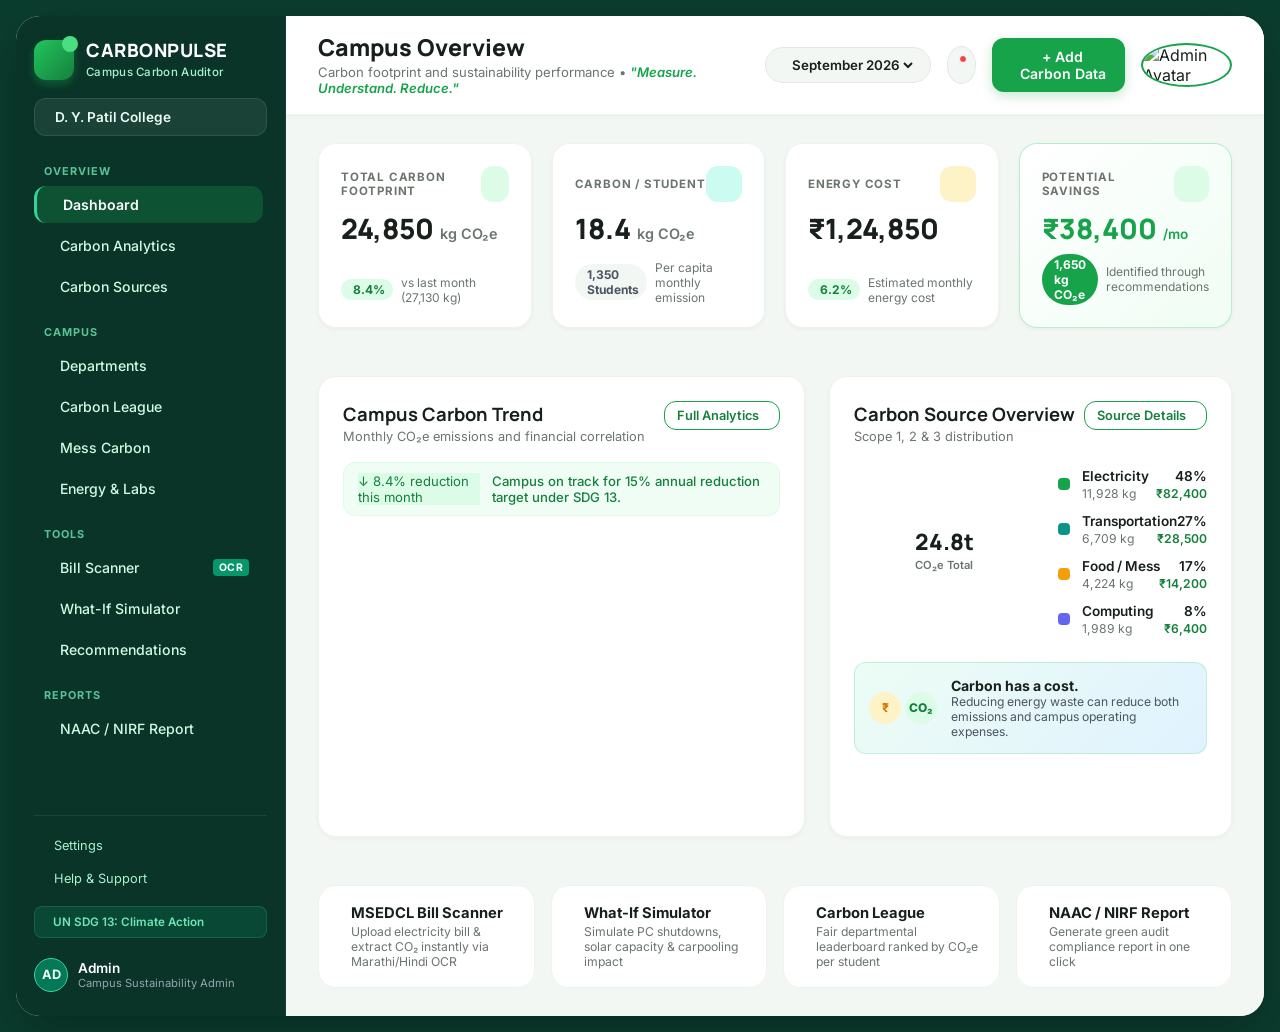
==== index.html @ 7c458a18 "feat: EcoTrace CARBONPULSE - Campus Carbon Footprint Auditor v1.0 Multi-page SaaS dashboard for Indi" ====
<!DOCTYPE html>
<html lang="en">
<head>
    <meta charset="UTF-8">
    <meta name="viewport" content="width=device-width, initial-scale=1.0">
    <title>EcoTrace | CARBONPULSE - Campus Carbon Footprint Auditor</title>
    <!-- Google Fonts -->
    <link rel="preconnect" href="https://fonts.googleapis.com">
    <link rel="preconnect" href="https://fonts.gstatic.com" crossorigin>
    <link href="https://fonts.googleapis.com/css2?family=Inter:wght@300;400;500;600;700&family=Manrope:wght@400;500;600;700;800&display=swap" rel="stylesheet">
    <!-- Lucide Icons -->
    <script src="https://unpkg.com/lucide@latest"></script>
    <!-- Chart.js -->
    <script src="https://cdn.jsdelivr.net/npm/chart.js"></script>
    <link rel="stylesheet" href="styles.css">
</head>
<body class="bg-forest">
    <div class="app-container">
        <!-- Sidebar Navigation -->
        <aside class="sidebar">
            <div class="brand-container">
                <div class="brand-logo">
                    <div class="logo-icon">
                        <i data-lucide="activity"></i>
                        <span class="leaf-dot"><i data-lucide="leaf"></i></span>
                    </div>
                    <div class="brand-text">
                        <h2>CARBONPULSE</h2>
                        <span class="brand-sub">Campus Carbon Auditor</span>
                    </div>
                </div>
                
                <!-- Institution Selector Dropdown -->
                <div class="institution-selector">
                    <div class="inst-info">
                        <i data-lucide="building-2"></i>
                        <span class="inst-name">D. Y. Patil College</span>
                    </div>
                    <i data-lucide="chevron-down" class="chevron"></i>
                </div>
            </div>

            <nav class="nav-menu">
                <div class="nav-group">
                    <span class="nav-label">OVERVIEW</span>
                    <a href="#overview" class="nav-item active" data-page="overview">
                        <i data-lucide="layout-dashboard"></i>
                        <span>Dashboard</span>
                    </a>
                    <a href="#analytics" class="nav-item" data-page="analytics">
                        <i data-lucide="line-chart"></i>
                        <span>Carbon Analytics</span>
                    </a>
                    <a href="#sources" class="nav-item" data-page="sources">
                        <i data-lucide="pie-chart"></i>
                        <span>Carbon Sources</span>
                    </a>
                </div>

                <div class="nav-group">
                    <span class="nav-label">CAMPUS</span>
                    <a href="#departments" class="nav-item" data-page="departments">
                        <i data-lucide="building"></i>
                        <span>Departments</span>
                    </a>
                    <a href="#league" class="nav-item" data-page="league">
                        <i data-lucide="trophy"></i>
                        <span>Carbon League</span>
                    </a>
                    <a href="#mess" class="nav-item" data-page="mess">
                        <i data-lucide="utensils"></i>
                        <span>Mess Carbon</span>
                    </a>
                    <a href="#energy" class="nav-item" data-page="energy">
                        <i data-lucide="zap"></i>
                        <span>Energy & Labs</span>
                    </a>
                </div>

                <div class="nav-group">
                    <span class="nav-label">TOOLS</span>
                    <a href="#scanner" class="nav-item" data-page="scanner">
                        <i data-lucide="scan-line"></i>
                        <span>Bill Scanner</span>
                        <span class="badge-ocr">OCR</span>
                    </a>
                    <a href="#simulator" class="nav-item" data-page="simulator">
                        <i data-lucide="sliders"></i>
                        <span>What-If Simulator</span>
                    </a>
                    <a href="#recommendations" class="nav-item" data-page="recommendations">
                        <i data-lucide="sparkles"></i>
                        <span>Recommendations</span>
                    </a>
                </div>

                <div class="nav-group">
                    <span class="nav-label">REPORTS</span>
                    <a href="#naac" class="nav-item" data-page="naac">
                        <i data-lucide="file-badge-2"></i>
                        <span>NAAC / NIRF Report</span>
                    </a>
                </div>
            </nav>

            <div class="sidebar-footer">
                <div class="footer-links">
                    <a href="#settings" class="footer-item" onclick="showToast('Settings', 'Campus configuration saved.')"><i data-lucide="settings"></i> Settings</a>
                    <a href="#help" class="footer-item" onclick="showToast('Support', 'Contacting sustainability helpdesk.')"><i data-lucide="help-circle"></i> Help & Support</a>
                </div>
                <div class="sdg-badge">
                    <i data-lucide="globe-2"></i>
                    <span>UN SDG 13: Climate Action</span>
                </div>
                <div class="user-profile">
                    <div class="avatar">AD</div>
                    <div class="user-info">
                        <span class="user-name">Admin</span>
                        <span class="user-role">Campus Sustainability Admin</span>
                    </div>
                </div>
            </div>
        </aside>

        <!-- Main Dashboard Wrapper -->
        <main class="main-content">
            <!-- Header Bar -->
            <header class="top-header">
                <div class="header-left">
                    <button class="mobile-menu-btn" id="mobileMenuBtn">
                        <i data-lucide="menu"></i>
                    </button>
                    <div>
                        <h1 class="header-title" id="pageTitle">Campus Overview</h1>
                        <p class="header-subtitle" id="pageSubtitle">Carbon footprint and sustainability performance • <span class="tagline-highlight">"Measure. Understand. Reduce."</span></p>
                    </div>
                </div>

                <div class="header-right">
                    <div class="month-selector">
                        <i data-lucide="calendar"></i>
                        <select id="globalMonthSelect">
                            <option value="sep2026">September 2026</option>
                            <option value="aug2026">August 2026</option>
                            <option value="jul2026">July 2026</option>
                        </select>
                    </div>

                    <div class="notifications-btn" title="Notifications" onclick="showToast('Notifications', '3 operational alerts logged this week.')">
                        <i data-lucide="bell"></i>
                        <span class="dot-indicator"></span>
                    </div>

                    <div class="dropdown-wrapper">
                        <button class="btn btn-primary" id="addDataBtn" onclick="toggleAddDataDropdown()">
                            <i data-lucide="plus"></i>
                            <span>+ Add Carbon Data</span>
                        </button>
                        <div class="dropdown-menu hidden" id="addDataDropdown">
                            <a href="#scanner" class="dropdown-item" onclick="navigateToPage('scanner')"><i data-lucide="file-text"></i> Upload MSEDCL Bill</a>
                            <a href="#" class="dropdown-item" onclick="openManualInputModal('electricity')"><i data-lucide="zap"></i> Electricity Log</a>
                            <a href="#" class="dropdown-item" onclick="openManualInputModal('transport')"><i data-lucide="bus"></i> Transport Log</a>
                            <a href="#" class="dropdown-item" onclick="openManualInputModal('food')"><i data-lucide="utensils"></i> Mess / Food Log</a>
                            <a href="#" class="dropdown-item" onclick="openManualInputModal('computing')"><i data-lucide="cpu"></i> Computer Labs</a>
                        </div>
                    </div>

                    <div class="user-avatar-sm">
                        <img src="https://images.unsplash.com/photo-1534528741775-53994a69daeb?w=100&auto=format&fit=crop&q=80" alt="Admin Avatar">
                    </div>
                </div>
            </header>

            <!-- Dashboard Body: Multi-Page Views Container -->
            <div class="dashboard-body" id="dashboardBody">

                <!-- PAGE 1: OVERVIEW PAGE -->
                <section class="page-view" id="page-overview">
                    <!-- Top KPI Cards -->
                    <div class="kpi-grid">
                        <div class="kpi-card">
                            <div class="kpi-header">
                                <span class="kpi-label">TOTAL CARBON FOOTPRINT</span>
                                <div class="kpi-icon icon-emerald"><i data-lucide="cloud-rain"></i></div>
                            </div>
                            <div class="kpi-value-row">
                                <h2 class="kpi-value" id="kpiTotalCarbon">24,850 <span class="unit">kg CO₂e</span></h2>
                            </div>
                            <div class="kpi-footer">
                                <span class="kpi-badge badge-success"><i data-lucide="arrow-down-right"></i> 8.4%</span>
                                <span class="kpi-subtext">vs last month (27,130 kg)</span>
                            </div>
                        </div>

                        <div class="kpi-card">
                            <div class="kpi-header">
                                <span class="kpi-label">CARBON / STUDENT</span>
                                <div class="kpi-icon icon-teal"><i data-lucide="user-check"></i></div>
                            </div>
                            <div class="kpi-value-row">
                                <h2 class="kpi-value" id="kpiPerCapita">18.4 <span class="unit">kg CO₂e</span></h2>
                            </div>
                            <div class="kpi-footer">
                                <span class="kpi-badge badge-neutral"><i data-lucide="users"></i> 1,350 Students</span>
                                <span class="kpi-subtext">Per capita monthly emission</span>
                            </div>
                        </div>

                        <div class="kpi-card">
                            <div class="kpi-header">
                                <span class="kpi-label">ENERGY COST</span>
                                <div class="kpi-icon icon-amber"><i data-lucide="indian-rupee"></i></div>
                            </div>
                            <div class="kpi-value-row">
                                <h2 class="kpi-value" id="kpiEnergyCost">₹1,24,850</h2>
                            </div>
                            <div class="kpi-footer">
                                <span class="kpi-badge badge-success"><i data-lucide="arrow-down-right"></i> 6.2%</span>
                                <span class="kpi-subtext">Estimated monthly energy cost</span>
                            </div>
                        </div>

                        <div class="kpi-card highlight-card">
                            <div class="kpi-header">
                                <span class="kpi-label">POTENTIAL SAVINGS</span>
                                <div class="kpi-icon icon-green"><i data-lucide="piggy-bank"></i></div>
                            </div>
                            <div class="kpi-value-row">
                                <h2 class="kpi-value text-emerald" id="kpiPotentialSavings">₹38,400 <span class="sub-freq">/mo</span></h2>
                            </div>
                            <div class="kpi-footer">
                                <span class="kpi-badge badge-emerald"><i data-lucide="leaf"></i> 1,650 kg CO₂e</span>
                                <span class="kpi-subtext">Identified through recommendations</span>
                            </div>
                        </div>
                    </div>

                    <!-- Hero Analytics & Quick Preview Grid -->
                    <div class="grid-2-col" style="margin-top: 24px;">
                        <div class="card chart-card">
                            <div class="card-header">
                                <div>
                                    <h3 class="card-title">Campus Carbon Trend</h3>
                                    <p class="card-subtitle">Monthly CO₂e emissions and financial correlation</p>
                                </div>
                                <button class="btn btn-sm btn-outline-emerald" onclick="navigateToPage('analytics')">
                                    Full Analytics <i data-lucide="arrow-right"></i>
                                </button>
                            </div>
                            <div class="insight-bar">
                                <span class="badge badge-success"><i data-lucide="trending-down"></i> ↓ 8.4% reduction this month</span>
                                <span class="insight-text">Campus on track for 15% annual reduction target under SDG 13.</span>
                            </div>
                            <div class="chart-container">
                                <canvas id="heroTrendChart"></canvas>
                            </div>
                        </div>

                        <div class="card breakdown-card">
                            <div class="card-header">
                                <div>
                                    <h3 class="card-title">Carbon Source Overview</h3>
                                    <p class="card-subtitle">Scope 1, 2 & 3 distribution</p>
                                </div>
                                <button class="btn btn-sm btn-outline-emerald" onclick="navigateToPage('sources')">
                                    Source Details <i data-lucide="arrow-right"></i>
                                </button>
                            </div>
                            <div class="donut-flex-container">
                                <div class="donut-wrapper">
                                    <canvas id="sourcesDonutChart"></canvas>
                                    <div class="donut-center-text">
                                        <span class="total-val">24.8t</span>
                                        <span class="total-lbl">CO₂e Total</span>
                                    </div>
                                </div>
                                <div class="breakdown-list">
                                    <div class="breakdown-item">
                                        <div class="item-color col-electricity"></div>
                                        <div class="item-info">
                                            <div class="item-name-row"><span class="item-name">Electricity</span><span class="item-pct">48%</span></div>
                                            <div class="item-stats"><span class="item-co2">11,928 kg</span><span class="item-cost">₹82,400</span></div>
                                        </div>
                                    </div>
                                    <div class="breakdown-item">
                                        <div class="item-color col-transport"></div>
                                        <div class="item-info">
                                            <div class="item-name-row"><span class="item-name">Transportation</span><span class="item-pct">27%</span></div>
                                            <div class="item-stats"><span class="item-co2">6,709 kg</span><span class="item-cost">₹28,500</span></div>
                                        </div>
                                    </div>
                                    <div class="breakdown-item">
                                        <div class="item-color col-food"></div>
                                        <div class="item-info">
                                            <div class="item-name-row"><span class="item-name">Food / Mess</span><span class="item-pct">17%</span></div>
                                            <div class="item-stats"><span class="item-co2">4,224 kg</span><span class="item-cost">₹14,200</span></div>
                                        </div>
                                    </div>
                                    <div class="breakdown-item">
                                        <div class="item-color col-computing"></div>
                                        <div class="item-info">
                                            <div class="item-name-row"><span class="item-name">Computing</span><span class="item-pct">8%</span></div>
                                            <div class="item-stats"><span class="item-co2">1,989 kg</span><span class="item-cost">₹6,400</span></div>
                                        </div>
                                    </div>
                                </div>
                            </div>

                            <div class="cost-connection-banner" style="margin-top: 20px;">
                                <div class="banner-icons">
                                    <span class="badge-icon icon-rupee">₹</span>
                                    <span class="badge-icon icon-co2">CO₂</span>
                                </div>
                                <div class="banner-content">
                                    <h4>Carbon has a cost.</h4>
                                    <p>Reducing energy waste can reduce both emissions and campus operating expenses.</p>
                                </div>
                            </div>
                        </div>
                    </div>

                    <!-- Quick Tools Shortcuts Banner -->
                    <div class="quick-tools-grid" style="margin-top: 24px;">
                        <div class="tool-shortcut-card" onclick="navigateToPage('scanner')">
                            <i data-lucide="scan-text"></i>
                            <div>
                                <h4>MSEDCL Bill Scanner</h4>
                                <p>Upload electricity bill & extract CO₂ instantly via Marathi/Hindi OCR</p>
                            </div>
                        </div>

                        <div class="tool-shortcut-card" onclick="navigateToPage('simulator')">
                            <i data-lucide="sliders"></i>
                            <div>
                                <h4>What-If Simulator</h4>
                                <p>Simulate PC shutdowns, solar capacity & carpooling impact</p>
                            </div>
                        </div>

                        <div class="tool-shortcut-card" onclick="navigateToPage('league')">
                            <i data-lucide="trophy"></i>
                            <div>
                                <h4>Carbon League</h4>
                                <p>Fair departmental leaderboard ranked by CO₂e per student</p>
                            </div>
                        </div>

                        <div class="tool-shortcut-card" onclick="navigateToPage('naac')">
                            <i data-lucide="file-badge-2"></i>
                            <div>
                                <h4>NAAC / NIRF Report</h4>
                                <p>Generate green audit compliance report in one click</p>
                            </div>
                        </div>
                    </div>
                </section>

                <!-- PAGE 2: CARBON ANALYTICS PAGE -->
                <section class="page-view hidden" id="page-analytics">
                    <div class="card chart-card">
                        <div class="card-header">
                            <div>
                                <h3 class="card-title">Comprehensive Carbon Analytics</h3>
                                <p class="card-subtitle">Detailed metric tracking, per-capita emissions, and financial analysis</p>
                            </div>
                            <div class="chart-controls">
                                <div class="btn-group toggle-group" id="analyticsMetricToggle">
                                    <button class="btn-toggle active" data-metric="total">Total CO₂e</button>
                                    <button class="btn-toggle" data-metric="student">CO₂e / Student</button>
                                    <button class="btn-toggle" data-metric="cost">Energy Cost (₹)</button>
                                </div>
                                <div class="btn-group timeframe-group" id="analyticsTimeframe">
                                    <button class="btn-time active" data-range="3m">3M</button>
                                    <button class="btn-time" data-range="6m">6M</button>
                                    <button class="btn-time" data-range="1y">1Y</button>
                                </div>
                            </div>
                        </div>
                        <div class="insight-bar">
                            <span class="badge badge-success"><i data-lucide="trending-down"></i> ↓ 8.4% reduction this month</span>
                            <span class="insight-text">Comparing current monthly emissions against historical college baseline.</span>
                        </div>
                        <div class="chart-container" style="height: 360px;">
                            <canvas id="pageAnalyticsChart"></canvas>
                        </div>
                    </div>

                    <!-- Scope 1, 2, 3 Grid -->
                    <div class="grid-3-col" style="margin-top: 24px;">
                        <div class="card">
                            <div class="card-header border-b">
                                <h4 class="card-title text-emerald"><i data-lucide="flame"></i> Scope 1 (Direct)</h4>
                                <span class="badge badge-success">4,224 kg</span>
                            </div>
                            <p style="font-size: 0.8rem; color: var(--text-muted); margin-top: 10px;">Direct emissions from campus canteen LPG gas, generators, and institutional vehicles.</p>
                            <div class="stat-mini-row" style="margin-top: 14px;">
                                <span>Mess LPG: <strong>2,850 kg</strong></span>
                                <span>Diesel Genset: <strong>1,374 kg</strong></span>
                            </div>
                        </div>

                        <div class="card">
                            <div class="card-header border-b">
                                <h4 class="card-title text-emerald"><i data-lucide="zap"></i> Scope 2 (Indirect Grid)</h4>
                                <span class="badge badge-success">11,928 kg</span>
                            </div>
                            <p style="font-size: 0.8rem; color: var(--text-muted); margin-top: 10px;">Grid electricity purchased from MSEDCL based on 0.71 kg CO₂e/kWh emission factor.</p>
                            <div class="stat-mini-row" style="margin-top: 14px;">
                                <span>Grid Power: <strong>16,800 kWh</strong></span>
                                <span>Est. Cost: <strong>₹82,400</strong></span>
                            </div>
                        </div>

                        <div class="card">
                            <div class="card-header border-b">
                                <h4 class="card-title text-emerald"><i data-lucide="bus"></i> Scope 3 (Commute & IT)</h4>
                                <span class="badge badge-success">8,698 kg</span>
                            </div>
                            <p style="font-size: 0.8rem; color: var(--text-muted); margin-top: 10px;">Student & staff transport commute, campus server labs, and waste generation.</p>
                            <div class="stat-mini-row" style="margin-top: 14px;">
                                <span>Transport: <strong>6,709 kg</strong></span>
                                <span>IT Labs: <strong>1,989 kg</strong></span>
                            </div>
                        </div>
                    </div>
                </section>

                <!-- PAGE 3: CARBON SOURCES PAGE -->
                <section class="page-view hidden" id="page-sources">
                    <div class="card">
                        <div class="card-header">
                            <div>
                                <h3 class="card-title">Carbon Source Distribution</h3>
                                <p class="card-subtitle">Granular operational source breakdown for D. Y. Patil College</p>
                            </div>
                        </div>
                        <div class="grid-2-col" style="margin-top: 16px;">
                            <div class="donut-wrapper" style="width: 260px; height: 260px; margin: 0 auto;">
                                <canvas id="pageSourcesDonutChart"></canvas>
                            </div>
                            <div class="breakdown-list" style="gap: 16px;">
                                <div class="breakdown-item card" style="padding: 16px;">
                                    <div class="item-color col-electricity" style="width: 16px; height: 16px;"></div>
                                    <div class="item-info">
                                        <div class="item-name-row"><strong style="font-size: 1rem;">Electricity (MSEDCL Grid)</strong><span class="item-pct" style="font-size: 1rem;">48%</span></div>
                                        <div class="item-stats" style="margin-top: 6px;"><span class="item-co2">11,928 kg CO₂e</span><span class="item-cost">₹82,400 / month</span></div>
                                    </div>
                                </div>
                                <div class="breakdown-item card" style="padding: 16px;">
                                    <div class="item-color col-transport" style="width: 16px; height: 16px;"></div>
                                    <div class="item-info">
                                        <div class="item-name-row"><strong style="font-size: 1rem;">Transportation & Commute</strong><span class="item-pct" style="font-size: 1rem;">27%</span></div>
                                        <div class="item-stats" style="margin-top: 6px;"><span class="item-co2">6,709 kg CO₂e</span><span class="item-cost">₹28,500 / month</span></div>
                                    </div>
                                </div>
                                <div class="breakdown-item card" style="padding: 16px;">
                                    <div class="item-color col-food" style="width: 16px; height: 16px;"></div>
                                    <div class="item-info">
                                        <div class="item-name-row"><strong style="font-size: 1rem;">Mess & Canteen Food</strong><span class="item-pct" style="font-size: 1rem;">17%</span></div>
                                        <div class="item-stats" style="margin-top: 6px;"><span class="item-co2">4,224 kg CO₂e</span><span class="item-cost">₹14,200 / month</span></div>
                                    </div>
                                </div>
                                <div class="breakdown-item card" style="padding: 16px;">
                                    <div class="item-color col-computing" style="width: 16px; height: 16px;"></div>
                                    <div class="item-info">
                                        <div class="item-name-row"><strong style="font-size: 1rem;">Computer Labs & Servers</strong><span class="item-pct" style="font-size: 1rem;">8%</span></div>
                                        <div class="item-stats" style="margin-top: 6px;"><span class="item-co2">1,989 kg CO₂e</span><span class="item-cost">₹6,400 / month</span></div>
                                    </div>
                                </div>
                            </div>
                        </div>
                    </div>
                </section>

                <!-- PAGE 4: DEPARTMENTS & CARBON LEAGUE PAGE -->
                <section class="page-view hidden" id="page-league">
                    <div class="card league-card">
                        <div class="card-header">
                            <div>
                                <h3 class="card-title"><i data-lucide="trophy" class="text-amber"></i> Carbon League Leaderboard</h3>
                                <p class="card-subtitle">Fair departmental comparison based on CO₂e per student</p>
                            </div>
                            <span class="league-month-tag">September 2026 Ranking</span>
                        </div>

                        <div class="league-info-banner">
                            <i data-lucide="shield-alert"></i>
                            <span>Departments are ranked fairly by <strong>CO₂e per student</strong> (not total emissions), giving smaller and larger departments equal grounds.</span>
                        </div>

                        <div class="table-responsive">
                            <table class="league-table">
                                <thead>
                                    <tr>
                                        <th>Rank</th>
                                        <th>Department</th>
                                        <th>Students</th>
                                        <th>CO₂e / Student</th>
                                        <th>Monthly Change</th>
                                        <th>Status</th>
                                        <th>Action</th>
                                    </tr>
                                </thead>
                                <tbody id="leagueTableBodyPage">
                                    <!-- Populated via JS -->
                                </tbody>
                            </table>
                        </div>
                    </div>

                    <!-- Department Cards Grid -->
                    <div class="grid-3-col" style="margin-top: 24px;" id="deptCardsGrid">
                        <!-- JS populated -->
                    </div>
                </section>

                <!-- PAGE 5: MESS CARBON PAGE -->
                <section class="page-view hidden" id="page-mess">
                    <div class="card mess-card">
                        <div class="card-header">
                            <div>
                                <h3 class="card-title"><i data-lucide="utensils" class="text-emerald"></i> Mess & Food Carbon Score</h3>
                                <p class="card-subtitle">Understand and optimize the carbon impact of campus meals</p>
                            </div>
                            <button class="btn btn-sm btn-outline-emerald" id="greenDayBtnPage" onclick="toggleGreenDay()">
                                <i data-lucide="sparkles"></i> Green Day Active
                            </button>
                        </div>

                        <div class="mess-body">
                            <div class="meal-cards-grid">
                                <div class="meal-card border-low">
                                    <div class="meal-header">
                                        <span class="meal-name">Veg Thali</span>
                                        <span class="badge badge-success">LOW</span>
                                    </div>
                                    <div class="meal-co2">0.45 <span class="unit">kg CO₂e</span></div>
                                    <p class="meal-desc">Local seasonal veggies, rice, dal & roti</p>
                                </div>

                                <div class="meal-card border-low">
                                    <div class="meal-header">
                                        <span class="meal-name">Masala Dosa</span>
                                        <span class="badge badge-success">LOW</span>
                                    </div>
                                    <div class="meal-co2">0.38 <span class="unit">kg CO₂e</span></div>
                                    <p class="meal-desc">Fermented rice batter with potato bhaji</p>
                                </div>

                                <div class="meal-card border-med">
                                    <div class="meal-header">
                                        <span class="meal-name">Paneer Butter Masala</span>
                                        <span class="badge badge-warning">MED</span>
                                    </div>
                                    <div class="meal-co2">1.12 <span class="unit">kg CO₂e</span></div>
                                    <p class="meal-desc">Dairy intensive gravy meal with naan</p>
                                </div>

                                <div class="meal-card border-high">
                                    <div class="meal-header">
                                        <span class="meal-name">Chicken Biryani</span>
                                        <span class="badge badge-danger">HIGH</span>
                                    </div>
                                    <div class="meal-co2">2.75 <span class="unit">kg CO₂e</span></div>
                                    <p class="meal-desc">Poultry supply chain & high energy cooking</p>
                                </div>
                            </div>

                            <div class="weekly-mess-schedule" style="margin-top: 24px;">
                                <h5>Weekly Mess Carbon Intensity Schedule:</h5>
                                <div class="days-row" style="margin-top: 10px;">
                                    <div class="day-pill med">Mon <span class="dot"></span> Medium</div>
                                    <div class="day-pill high">Tue <span class="dot"></span> High</div>
                                    <div class="day-pill low active-green">Wed <span class="dot"></span> Low (Green Day)</div>
                                    <div class="day-pill med">Thu <span class="dot"></span> Medium</div>
                                    <div class="day-pill low">Fri <span class="dot"></span> Low</div>
                                </div>
                            </div>
                        </div>
                    </div>
                </section>

                <!-- PAGE 6: ENERGY & LABS PAGE -->
                <section class="page-view hidden" id="page-energy">
                    <div class="grid-2-col-equal">
                        <!-- Energy Anomaly Alert -->
                        <div class="card anomaly-card">
                            <div class="card-header border-b">
                                <div class="anomaly-header">
                                    <span class="pulse-alert-dot"></span>
                                    <h3 class="card-title text-amber">Energy Anomaly Detected</h3>
                                </div>
                                <span class="badge badge-warning">Statistical Anomaly</span>
                            </div>

                            <div class="anomaly-body">
                                <div class="anomaly-target">
                                    <div class="target-icon"><i data-lucide="flask-conical"></i></div>
                                    <div class="target-details">
                                        <h4>Chemistry Lab</h4>
                                        <p class="anomaly-msg">"The Chemistry lab used 42% more power than its 3-month average."</p>
                                    </div>
                                </div>

                                <div class="anomaly-stats-grid">
                                    <div class="stat-box"><span class="lbl">Current</span><span class="val">14,200 <small>kWh</small></span></div>
                                    <div class="stat-box"><span class="lbl">3-Mo Avg</span><span class="val">10,000 <small>kWh</small></span></div>
                                    <div class="stat-box"><span class="lbl">Deviation</span><span class="val text-danger">+42%</span></div>
                                    <div class="stat-box"><span class="lbl">Z-Score</span><span class="val text-warning">2.3</span></div>
                                </div>

                                <div class="anomaly-footer">
                                    <button class="btn btn-warning w-full" onclick="openAnomalyInvestigationModal()">
                                        <i data-lucide="search"></i> Investigate Anomaly
                                    </button>
                                </div>
                            </div>
                        </div>

                        <!-- Solar Timing Tip Card -->
                        <div class="card solar-tip-card">
                            <div class="card-header border-b">
                                <div class="solar-title">
                                    <i data-lucide="sun" class="text-amber"></i>
                                    <h3 class="card-title">Solar Timing Tip</h3>
                                </div>
                                <span class="badge badge-amber">Smart Scheduling</span>
                            </div>
                            <div class="solar-body">
                                <div class="solar-hero-box">
                                    <h4>☀ Run heavy campus tasks between <strong>11 AM – 3 PM</strong></h4>
                                    <p class="solar-desc">Schedule high-power equipment during peak solar generation hours to cut grid tariff charges.</p>
                                </div>

                                <div class="solar-timing-graphic">
                                    <div class="timeline-bar">
                                        <span class="time-mark">8 AM</span>
                                        <div class="window-highlight">
                                            <i data-lucide="sun" class="sun-icon"></i>
                                            <span>11 AM — 3 PM</span>
                                            <span class="sub">Recommended Window</span>
                                        </div>
                                        <span class="time-mark">6 PM</span>
                                    </div>
                                </div>

                                <div class="recommended-activities">
                                    <h5>Recommended Equipment:</h5>
                                    <div class="activity-tags">
                                        <span class="act-tag"><i data-lucide="server"></i> Lab Servers</span>
                                        <span class="act-tag"><i data-lucide="droplets"></i> Water Pumps</span>
                                        <span class="act-tag"><i data-lucide="shirt"></i> Hostel Laundry</span>
                                    </div>
                                </div>
                            </div>
                        </div>
                    </div>
                </section>

                <!-- PAGE 7: BILL SCANNER PAGE -->
                <section class="page-view hidden" id="page-scanner">
                    <div class="card bill-scanner-card">
                        <div class="card-header border-b">
                            <div class="scanner-header-title">
                                <h3 class="card-title"><i data-lucide="scan-text" class="text-emerald"></i> Scan Electricity Bill</h3>
                                <p class="card-subtitle">Upload an MSEDCL electricity bill to calculate CO₂ instantly</p>
                            </div>
                            <div class="lang-selector">
                                <span class="ocr-badge"><i data-lucide="cpu"></i> Tesseract OCR</span>
                                <div class="lang-pills" id="ocrLangPillsPage">
                                    <button class="lang-pill active" data-lang="en">English</button>
                                    <button class="lang-pill" data-lang="mr">मराठी</button>
                                    <button class="lang-pill" data-lang="hi">हिन्दी</button>
                                </div>
                            </div>
                        </div>

                        <div class="scanner-body">
                            <!-- Default Dropzone -->
                            <div class="upload-dropzone" id="billDropzonePage" onclick="triggerFileInput()">
                                <input type="file" id="billFileInputPage" accept="image/*,.pdf" style="display: none;" onchange="handleBillUpload(event)">
                                <div class="upload-icon-wrapper">
                                    <i data-lucide="file-up"></i>
                                </div>
                                <div class="upload-instructions">
                                    <span class="upload-primary">[ Upload MSEDCL Bill ]</span>
                                    <span class="upload-secondary">Drag & drop or click to browse (JPG, PNG, PDF supported)</span>
                                    <div class="supported-tags">
                                        <span>MSEDCL Format</span>
                                        <span>Marathi/Hindi OCR</span>
                                        <span>Instant CO₂ Factor</span>
                                    </div>
                                </div>
                            </div>

                            <!-- Scanning Progress State -->
                            <div class="ocr-progress-container hidden" id="ocrProgressContainerPage">
                                <div class="progress-step-indicator">
                                    <div class="step step-active" id="step1Page">1. Uploading</div>
                                    <div class="step" id="step2Page">2. OCR Processing</div>
                                    <div class="step" id="step3Page">3. Extracting Units</div>
                                    <div class="step" id="step4Page">4. Calculating CO₂</div>
                                </div>
                                <div class="progress-bar-bg">
                                    <div class="progress-bar-fill" id="ocrProgressBarPage"></div>
                                </div>
                                <div class="scanner-status-text" id="ocrStatusTextPage">Reading bill text in Marathi / English...</div>
                            </div>

                            <!-- WOW Moment OCR Result Card -->
                            <div class="ocr-result-card hidden" id="ocrResultCardPage">
                                <div class="result-badge-success">
                                    <i data-lucide="check-circle-2"></i> Bill analyzed successfully
                                </div>
                                <div class="result-layout">
                                    <div class="bill-preview-box">
                                        <div class="bill-doc-thumbnail">
                                            <div class="doc-header">MSEDCL</div>
                                            <div class="doc-line"></div>
                                            <div class="doc-line short"></div>
                                            <div class="doc-box">12,500 kWh</div>
                                        </div>
                                        <span class="doc-name">MSEDCL_Sep2026.pdf</span>
                                    </div>

                                    <div class="result-details">
                                        <ul class="verification-checks">
                                            <li><i data-lucide="check"></i> Billing month detected: <strong>September 2026</strong></li>
                                            <li><i data-lucide="check"></i> Units consumed detected: <strong>12,500 kWh</strong></li>
                                            <li><i data-lucide="check"></i> Marathi / Hindi OCR processed via Tesseract</li>
                                            <li><i data-lucide="check"></i> Grid Emission Factor applied: <strong>0.71 kg CO₂e/kWh</strong></li>
                                        </ul>

                                        <div class="big-emission-result">
                                            <div class="val">8,875 <span class="unit">kg CO₂e</span></div>
                                            <div class="desc">Calculated footprint for 12,500 kWh • Est. Cost: ₹88,750</div>
                                        </div>

                                        <div class="result-actions">
                                            <button class="btn btn-emerald" onclick="confirmAddBillToFootprint()">
                                                <i data-lucide="plus-circle"></i> Add to Campus Footprint
                                            </button>
                                            <button class="btn btn-secondary" onclick="resetBillScanner()">
                                                Scan Another Bill
                                            </button>
                                        </div>
                                    </div>
                                </div>
                            </div>

                        </div>
                    </div>
                </section>

                <!-- PAGE 8: WHAT-IF SIMULATOR PAGE -->
                <section class="page-view hidden" id="page-simulator">
                    <div class="card simulator-card">
                        <div class="card-header border-b">
                            <div>
                                <h3 class="card-title"><i data-lucide="sliders" class="text-emerald"></i> What-If Simulator</h3>
                                <p class="card-subtitle">See how campus operational decisions impact carbon emissions and budget instantly</p>
                            </div>
                            <div class="sim-actions">
                                <button class="btn btn-secondary btn-sm" onclick="resetSimulator()">Reset</button>
                                <button class="btn btn-emerald btn-sm" onclick="applySimulatorScenario()">Apply Scenario</button>
                            </div>
                        </div>

                        <div class="simulator-body">
                            <div class="sim-sliders-column">
                                <div class="slider-group">
                                    <div class="slider-header">
                                        <label for="sliderPcTimePage"><i data-lucide="laptop"></i> Lab PC Shutdown Time</label>
                                        <span class="slider-val" id="valPcTimePage">6 PM (Automatic)</span>
                                    </div>
                                    <input type="range" id="sliderPcTimePage" min="6" max="9" step="1" value="6" oninput="updateSimulator()">
                                    <div class="slider-ticks">
                                        <span>6 PM</span>
                                        <span>7 PM</span>
                                        <span>8 PM</span>
                                        <span>9 PM</span>
                                    </div>
                                    <div class="sim-calculated-pill">
                                        <span>Saves: <strong id="simPcSavesKwhPage">1,800 kWh</strong></span> • 
                                        <span class="text-emerald"><strong id="simPcSavesCostPage">₹14,400/mo</strong></span> • 
                                        <span><strong id="simPcSavesCo2Page">1,278 kg CO₂e/mo</strong></span>
                                    </div>
                                </div>

                                <div class="slider-group">
                                    <div class="slider-header">
                                        <label for="sliderCarpoolPage"><i data-lucide="car"></i> Students Carpooling Share</label>
                                        <span class="slider-val" id="valCarpoolPage">25%</span>
                                    </div>
                                    <input type="range" id="sliderCarpoolPage" min="0" max="40" step="5" value="25" oninput="updateSimulator()">
                                    <div class="slider-ticks">
                                        <span>0%</span>
                                        <span>10%</span>
                                        <span>20%</span>
                                        <span>30%</span>
                                        <span>40%</span>
                                    </div>
                                    <div class="sim-calculated-pill">
                                        <span>CO₂ Saved: <strong id="simCarpoolCo2Page">1,250 kg/mo</strong></span> • 
                                        <span class="text-emerald">Money Saved: <strong id="simCarpoolCostPage">₹12,500/mo</strong></span>
                                    </div>
                                </div>

                                <div class="slider-group">
                                    <div class="slider-header">
                                        <label for="sliderSolarPage"><i data-lucide="sun"></i> Rooftop Solar Capacity</label>
                                        <span class="slider-val" id="valSolarPage">50 kW</span>
                                    </div>
                                    <input type="range" id="sliderSolarPage" min="0" max="100" step="25" value="50" oninput="updateSimulator()">
                                    <div class="slider-ticks">
                                        <span>0 kW</span>
                                        <span>25 kW</span>
                                        <span>50 kW</span>
                                        <span>100 kW</span>
                                    </div>
                                    <div class="sim-calculated-pill">
                                        <span>CO₂ Annual Reduction: <strong id="simSolarCo2Page">15,000 kg/yr</strong></span> • 
                                        <span>Est. Payback: <strong id="simSolarPaybackPage">3.2 years</strong></span>
                                    </div>
                                </div>
                            </div>

                            <div class="sim-results-column">
                                <div class="before-after-box">
                                    <div class="sim-stat-block">
                                        <span class="lbl">CURRENT FOOTPRINT</span>
                                        <span class="val">24,850 <small>kg CO₂e</small></span>
                                    </div>

                                    <div class="sim-arrow"><i data-lucide="arrow-down"></i></div>

                                    <div class="sim-stat-block highlight-sim">
                                        <span class="lbl">SIMULATED FOOTPRINT</span>
                                        <span class="val text-emerald" id="simulatedFootprintValPage">21,450 <small>kg CO₂e</small></span>
                                    </div>

                                    <div class="sim-arrow"><i data-lucide="arrow-down"></i></div>

                                    <div class="sim-stat-block reduction-block">
                                        <span class="lbl">TOTAL POTENTIAL REDUCTION</span>
                                        <span class="val text-success" id="simulatedReductionValPage">3,400 <small>kg CO₂e / mo</small></span>
                                        <span class="sub-cost text-emerald" id="simulatedCostReductionValPage">Savings: ₹38,400 / month</span>
                                    </div>
                                </div>
                            </div>
                        </div>
                    </div>
                </section>

                <!-- PAGE 9: RECOMMENDATIONS PAGE -->
                <section class="page-view hidden" id="page-recommendations">
                    <div class="card recommendations-card">
                        <div class="card-header border-b">
                            <div>
                                <h3 class="card-title"><i data-lucide="sparkles" class="text-emerald"></i> Recommended Actions</h3>
                                <p class="card-subtitle">AI & analytics driven high-impact measures to cut emissions and operating cost</p>
                            </div>
                        </div>

                        <div class="rec-list" style="margin-top: 16px;">
                            <div class="rec-item">
                                <div class="rec-content">
                                    <span class="rec-tag tag-lab">LAB ENERGY</span>
                                    <h4>Computer labs remain active after 6 PM</h4>
                                    <p class="rec-action">Enable automatic shutdown policy on 120 idle PCs after 15 mins of inactivity.</p>
                                    <div class="rec-metrics">
                                        <span class="metric-cost">Potential Savings: <strong>₹18,400/mo</strong></span>
                                        <span class="metric-co2">CO₂ Reduction: <strong>1,278 kg/mo</strong></span>
                                    </div>
                                </div>
                                <button class="btn btn-sm btn-outline-emerald" onclick="simulateRecommendation(1)">
                                    <i data-lucide="play-circle"></i> Simulate Action
                                </button>
                            </div>

                            <div class="rec-item">
                                <div class="rec-content">
                                    <span class="rec-tag tag-transport">TRANSPORT</span>
                                    <h4>Only 12% of students currently carpool</h4>
                                    <p class="rec-action">Launch student carpool incentives to increase participation rate to 30%.</p>
                                    <div class="rec-metrics">
                                        <span class="metric-cost">Potential Savings: <strong>₹12,500/mo</strong></span>
                                        <span class="metric-co2">CO₂ Reduction: <strong>1,250 kg/mo</strong></span>
                                    </div>
                                </div>
                                <button class="btn btn-sm btn-outline-emerald" onclick="simulateRecommendation(2)">
                                    <i data-lucide="play-circle"></i> Simulate Action
                                </button>
                            </div>

                            <div class="rec-item">
                                <div class="rec-content">
                                    <span class="rec-tag tag-schedule">ENERGY SCHEDULING</span>
                                    <h4>High-load equipment operates outside solar window</h4>
                                    <p class="rec-action">Shift water pump timer and server sync to 11 AM – 3 PM window.</p>
                                    <div class="rec-metrics">
                                        <span class="metric-cost">Potential Savings: <strong>₹7,500/mo</strong></span>
                                        <span class="metric-co2">CO₂ Reduction: <strong>872 kg/mo</strong></span>
                                    </div>
                                </div>
                                <button class="btn btn-sm btn-outline-emerald" onclick="simulateRecommendation(3)">
                                    <i data-lucide="play-circle"></i> Simulate Action
                                </button>
                            </div>
                        </div>
                    </div>
                </section>

                <!-- PAGE 10: NAAC / NIRF REPORT PAGE -->
                <section class="page-view hidden" id="page-naac">
                    <div class="card naac-card">
                        <div class="naac-wrapper">
                            <div class="naac-info">
                                <div class="naac-badge"><i data-lucide="award"></i> INSTITUTIONAL COMPLIANCE</div>
                                <h2>NAAC / NIRF Sustainability Report</h2>
                                <p>Generate your campus green audit and sustainability report in one click formatted according to NAAC Criterion VII (Institutional Values & Best Practices) & NIRF ranking frameworks.</p>
                                
                                <div class="report-checklist">
                                    <span><i data-lucide="check-circle"></i> Electricity & Scope 2 Emissions</span>
                                    <span><i data-lucide="check-circle"></i> Per-Student Carbon Benchmark</span>
                                    <span><i data-lucide="check-circle"></i> Departmental League Breakdown</span>
                                    <span><i data-lucide="check-circle"></i> Mess & Food Footprint</span>
                                    <span><i data-lucide="check-circle"></i> Active Carbon Reduction Initiatives</span>
                                    <span><i data-lucide="check-circle"></i> Verified Audit Timestamp</span>
                                </div>

                                <div class="naac-buttons">
                                    <button class="btn btn-emerald btn-lg" onclick="triggerReportGeneration()">
                                        <i data-lucide="file-down"></i> Generate PDF Report
                                    </button>
                                    <button class="btn btn-secondary btn-lg" onclick="previewReportModal()">
                                        <i data-lucide="eye"></i> Preview Report
                                    </button>
                                </div>
                            </div>

                            <div class="naac-preview-graphic">
                                <div class="paper-stack">
                                    <div class="paper paper-1"></div>
                                    <div class="paper paper-2"></div>
                                    <div class="paper paper-main">
                                        <div class="p-header">
                                            <span class="p-title">D.Y. PATIL COLLEGE</span>
                                            <span class="p-sub">GREEN AUDIT REPORT 2026</span>
                                        </div>
                                        <div class="p-body">
                                            <div class="p-bar font-bold">Total Emissions: 24,850 kg CO₂e</div>
                                            <div class="p-bar">Grade: A+ Sustainability</div>
                                            <div class="p-stamp">NAAC VII</div>
                                        </div>
                                    </div>
                                </div>
                            </div>
                        </div>
                    </div>
                </section>

            </div>
        </main>
    </div>

    <!-- MODALS -->

    <!-- Modal 1: Anomaly Details -->
    <div class="modal-overlay hidden" id="anomalyModal">
        <div class="modal-content">
            <div class="modal-header">
                <h3><i data-lucide="alert-triangle" class="text-warning"></i> Anomaly Investigation: Chemistry Lab</h3>
                <button class="modal-close" onclick="closeModal('anomalyModal')"><i data-lucide="x"></i></button>
            </div>
            <div class="modal-body">
                <p>Detailed power consumption trend comparison for Chemistry Lab against baseline:</p>
                <div class="anomaly-chart-box">
                    <canvas id="anomalyDetailChart"></canvas>
                </div>
                <div class="investigation-notes">
                    <h4>Root Cause Diagnosis:</h4>
                    <ul>
                        <li>HVAC unit left running overnight in Organic Chemistry Storage room.</li>
                        <li>High power draw recorded between 11 PM and 5 AM.</li>
                        <li>Estimated excess energy cost: <strong>₹6,800</strong>.</li>
                    </ul>
                </div>
            </div>
            <div class="modal-footer">
                <button class="btn btn-secondary" onclick="closeModal('anomalyModal')">Close</button>
                <button class="btn btn-warning" onclick="resolveAnomaly()">Flag for Maintenance</button>
            </div>
        </div>
    </div>

    <!-- Modal 2: Report Generation Progress & PDF Preview -->
    <div class="modal-overlay hidden" id="reportModal">
        <div class="modal-content modal-lg">
            <div class="modal-header">
                <h3><i data-lucide="file-text" class="text-emerald"></i> NAAC / NIRF Green Audit Report</h3>
                <button class="modal-close" onclick="closeModal('reportModal')"><i data-lucide="x"></i></button>
            </div>
            <div class="modal-body">
                <div id="reportLoadingState" class="report-loading">
                    <div class="spinner"></div>
                    <h4 id="reportStepText">Compiling Campus Emissions Data...</h4>
                    <p>Formatting tables according to NAAC Criterion VII standards...</p>
                </div>

                <div id="reportPreviewState" class="report-preview-document hidden">
                    <div class="pdf-header">
                        <div class="pdf-title">
                            <h2>CAMPUS SUSTAINABILITY & CARBON AUDIT REPORT</h2>
                            <p>D. Y. Patil College of Engineering • Academic Year 2026-27</p>
                        </div>
                        <div class="pdf-stamp">NAAC Criterion 7.1.6</div>
                    </div>
                    <div class="pdf-body">
                        <div class="pdf-grid-2">
                            <div class="pdf-box">
                                <h5>Audit Summary</h5>
                                <p><strong>Total Carbon Footprint:</strong> 24,850 kg CO₂e/month</p>
                                <p><strong>Per Student Emission:</strong> 18.4 kg CO₂e/month</p>
                                <p><strong>Energy Cost:</strong> ₹1,24,850/month</p>
                            </div>
                            <div class="pdf-box">
                                <h5>Scope Wise Breakdown</h5>
                                <p><strong>Scope 1 (Direct):</strong> 4,224 kg CO₂e (Mess/Gas)</p>
                                <p><strong>Scope 2 (Electricity):</strong> 11,928 kg CO₂e (Grid)</p>
                                <p><strong>Scope 3 (Commute & IT):</strong> 8,698 kg CO₂e</p>
                            </div>
                        </div>
                        <div class="pdf-section">
                            <h5>Departmental Sustainability Performance (Carbon League)</h5>
                            <table class="pdf-table">
                                <thead>
                                    <tr><th>Rank</th><th>Department</th><th>Per Student Emission</th><th>Status</th></tr>
                                </thead>
                                <tbody>
                                    <tr><td>1</td><td>AIML Department</td><td>14.2 kg CO₂e</td><td>Grade A (Improving)</td></tr>
                                    <tr><td>2</td><td>CSE Department</td><td>16.8 kg CO₂e</td><td>Grade A (Improving)</td></tr>
                                    <tr><td>3</td><td>E&TC Department</td><td>19.4 kg CO₂e</td><td>Grade B (Moderate)</td></tr>
                                    <tr><td>4</td><td>Mechanical Engineering</td><td>24.1 kg CO₂e</td><td>Grade C (Action Required)</td></tr>
                                </tbody>
                            </table>
                        </div>
                    </div>
                </div>
            </div>
            <div class="modal-footer">
                <button class="btn btn-secondary" onclick="closeModal('reportModal')">Close</button>
                <button class="btn btn-emerald" id="downloadPdfBtn" disabled onclick="downloadPdfSimulated()">
                    <i data-lucide="download"></i> Download Official PDF Report
                </button>
            </div>
        </div>
    </div>

    <!-- Modal 3: Department Detail View -->
    <div class="modal-overlay hidden" id="deptModal">
        <div class="modal-content modal-lg">
            <div class="modal-header">
                <h3 id="deptModalTitle"><i data-lucide="building" class="text-emerald"></i> Department Detail</h3>
                <button class="modal-close" onclick="closeModal('deptModal')"><i data-lucide="x"></i></button>
            </div>
            <div class="modal-body" id="deptModalBody">
                <!-- JS populated -->
            </div>
            <div class="modal-footer">
                <button class="btn btn-secondary" onclick="closeModal('deptModal')">Close</button>
            </div>
        </div>
    </div>

    <!-- Toast Notification Container -->
    <div class="toast-container" id="toastContainer"></div>

    <script src="app.js"></script>
</body>
</html>
---- styles.css ----
/* CSS Variables & Design System */
:root {
    --bg-dark-forest: #0B3D2E;
    --bg-sidebar: #093427;
    --bg-app: #F3F7F4;
    --surface-white: #FFFFFF;
    
    --emerald-600: #16A34A;
    --emerald-500: #22C55E;
    --emerald-700: #15803D;
    --emerald-light: #DCFCE7;
    --emerald-subtle: #F0FDF4;

    --teal-500: #14B8A6;
    --teal-light: #CCFBF1;
    
    --amber-500: #F59E0B;
    --amber-light: #FEF3C7;

    --rose-500: #EF4444;
    --rose-light: #FEE2E2;

    --text-primary: #17201B;
    --text-secondary: #4B5563;
    --text-muted: #6B756E;
    --text-light: #9CA3AF;
    --text-on-dark: #ECFDF5;

    --border-color: #E5E7EB;
    --border-subtle: #F0F2F0;

    --radius-sm: 8px;
    --radius-md: 12px;
    --radius-lg: 18px;
    --radius-xl: 24px;
    --radius-pill: 9999px;

    --shadow-sm: 0 2px 4px rgba(11, 61, 46, 0.04);
    --shadow-md: 0 4px 12px rgba(11, 61, 46, 0.06);
    --shadow-lg: 0 10px 25px rgba(11, 61, 46, 0.08);

    --font-main: 'Inter', -apple-system, BlinkMacSystemFont, sans-serif;
    --font-heading: 'Manrope', sans-serif;
}

* {
    margin: 0;
    padding: 0;
    box-sizing: border-box;
    font-family: var(--font-main);
}

body {
    background-color: var(--bg-dark-forest);
    color: var(--text-primary);
    min-height: 100vh;
    display: flex;
    justify-content: center;
    align-items: flex-start;
    padding: 16px;
    -webkit-font-smoothing: antialiased;
}

/* Master App Container */
.app-container {
    width: 100%;
    max-width: 1480px;
    background-color: var(--bg-app);
    border-radius: var(--radius-xl);
    display: flex;
    min-height: 96vh;
    box-shadow: 0 20px 50px rgba(0, 0, 0, 0.25);
    overflow: hidden;
    position: relative;
}

/* ==========================================================================
   1. LEFT SIDEBAR
   ========================================================================== */
.sidebar {
    width: 270px;
    background-color: var(--bg-sidebar);
    color: var(--text-on-dark);
    display: flex;
    flex-direction: column;
    padding: 24px 18px;
    flex-shrink: 0;
    border-right: 1px solid rgba(255, 255, 255, 0.05);
}

.brand-container {
    margin-bottom: 28px;
}

.brand-logo {
    display: flex;
    align-items: center;
    gap: 12px;
    margin-bottom: 18px;
}

.logo-icon {
    width: 40px;
    height: 40px;
    background: linear-gradient(135deg, #22C55E 0%, #15803D 100%);
    border-radius: var(--radius-md);
    display: flex;
    align-items: center;
    justify-content: center;
    color: white;
    position: relative;
    box-shadow: 0 4px 10px rgba(34, 197, 94, 0.3);
}

.logo-icon .leaf-dot {
    position: absolute;
    top: -4px;
    right: -4px;
    background: #4ADE80;
    color: #064E3B;
    border-radius: 50%;
    width: 16px;
    height: 16px;
    display: flex;
    align-items: center;
    justify-content: center;
}

.logo-icon .leaf-dot svg { width: 10px; height: 10px; }

.brand-text h2 {
    font-family: var(--font-heading);
    font-size: 1.15rem;
    font-weight: 800;
    letter-spacing: 0.5px;
    color: #FFFFFF;
    line-height: 1.1;
}

.brand-sub {
    font-size: 0.72rem;
    color: #A7F3D0;
    letter-spacing: 0.3px;
    font-weight: 500;
}

.institution-selector {
    background: rgba(255, 255, 255, 0.07);
    border: 1px solid rgba(255, 255, 255, 0.1);
    border-radius: var(--radius-md);
    padding: 10px 12px;
    display: flex;
    align-items: center;
    justify-content: space-between;
    cursor: pointer;
    transition: all 0.2s ease;
}

.institution-selector:hover { background: rgba(255, 255, 255, 0.12); }

.inst-info {
    display: flex;
    align-items: center;
    gap: 8px;
    font-size: 0.85rem;
    font-weight: 600;
    color: #ECFDF5;
}

.inst-info svg { width: 16px; height: 16px; color: #34D399; }
.chevron { width: 14px; height: 14px; color: #9CA3AF; }

/* Nav Menu */
.nav-menu {
    display: flex;
    flex-direction: column;
    gap: 20px;
    flex-grow: 1;
    overflow-y: auto;
    padding-right: 4px;
}

.nav-group { display: flex; flex-direction: column; gap: 4px; }

.nav-label {
    font-size: 0.68rem;
    font-weight: 700;
    color: #6EE7B7;
    letter-spacing: 1px;
    margin-bottom: 4px;
    padding-left: 10px;
    opacity: 0.8;
}

.nav-item {
    display: flex;
    align-items: center;
    gap: 12px;
    padding: 10px 14px;
    border-radius: var(--radius-md);
    color: #D1FAE5;
    text-decoration: none;
    font-size: 0.88rem;
    font-weight: 500;
    transition: all 0.2s ease;
    position: relative;
}

.nav-item svg { width: 18px; height: 18px; color: #A7F3D0; transition: color 0.2s ease; }
.nav-item:hover { background: rgba(255, 255, 255, 0.08); color: #FFFFFF; }

.nav-item.active {
    background: rgba(34, 197, 94, 0.2);
    color: #FFFFFF;
    font-weight: 600;
    border-left: 3px solid #34D399;
}

.nav-item.active svg { color: #34D399; }

.badge-ocr {
    margin-left: auto;
    background: #059669;
    color: white;
    font-size: 0.65rem;
    font-weight: 700;
    padding: 2px 6px;
    border-radius: 4px;
    letter-spacing: 0.5px;
}

/* Sidebar Footer */
.sidebar-footer {
    margin-top: auto;
    padding-top: 16px;
    border-top: 1px solid rgba(255, 255, 255, 0.08);
    display: flex;
    flex-direction: column;
    gap: 14px;
}

.footer-links { display: flex; flex-direction: column; gap: 6px; }

.footer-item {
    display: flex;
    align-items: center;
    gap: 10px;
    font-size: 0.8rem;
    color: #A7F3D0;
    text-decoration: none;
    padding: 6px 10px;
    border-radius: var(--radius-sm);
    transition: background 0.2s;
}

.footer-item svg { width: 16px; height: 16px; }
.footer-item:hover { background: rgba(255, 255, 255, 0.06); color: white; }

.sdg-badge {
    background: rgba(16, 185, 129, 0.15);
    border: 1px solid rgba(52, 211, 153, 0.2);
    padding: 8px 10px;
    border-radius: var(--radius-sm);
    display: flex;
    align-items: center;
    gap: 8px;
    font-size: 0.73rem;
    color: #6EE7B7;
    font-weight: 600;
}

.sdg-badge svg { width: 14px; height: 14px; color: #34D399; }

.user-profile { display: flex; align-items: center; gap: 10px; padding-top: 6px; }

.user-profile .avatar {
    width: 34px;
    height: 34px;
    border-radius: 50%;
    background: #047857;
    color: #ECFDF5;
    font-weight: 700;
    font-size: 0.8rem;
    display: flex;
    align-items: center;
    justify-content: center;
    border: 1.5px solid #34D399;
}

.user-info { display: flex; flex-direction: column; }
.user-name { font-size: 0.85rem; font-weight: 600; color: #FFFFFF; }
.user-role { font-size: 0.7rem; color: #9CA3AF; }

/* ==========================================================================
   2. TOP HEADER BAR
   ========================================================================== */
.main-content {
    flex-grow: 1;
    display: flex;
    flex-direction: column;
    background-color: var(--bg-app);
    overflow-y: auto;
}

.top-header {
    background-color: var(--surface-white);
    padding: 18px 32px;
    display: flex;
    align-items: center;
    justify-content: space-between;
    border-bottom: 1px solid var(--border-subtle);
    box-shadow: var(--shadow-sm);
    position: sticky;
    top: 0;
    z-index: 20;
}

.mobile-menu-btn {
    display: none;
    background: none;
    border: none;
    cursor: pointer;
    font-size: 1.2rem;
    color: var(--text-primary);
    margin-right: 12px;
}

.header-title {
    font-family: var(--font-heading);
    font-size: 1.45rem;
    font-weight: 800;
    color: var(--text-primary);
    line-height: 1.2;
}

.header-subtitle {
    font-size: 0.82rem;
    color: var(--text-muted);
    font-weight: 400;
    margin-top: 2px;
}

.tagline-highlight { color: var(--emerald-600); font-weight: 600; font-style: italic; }

.header-right { display: flex; align-items: center; gap: 16px; }

.month-selector {
    display: flex;
    align-items: center;
    gap: 8px;
    background: var(--bg-app);
    border: 1px solid var(--border-color);
    padding: 8px 14px;
    border-radius: var(--radius-pill);
    font-size: 0.85rem;
    color: var(--text-primary);
}

.month-selector svg { width: 16px; height: 16px; color: var(--emerald-600); }

.month-selector select {
    border: none;
    background: transparent;
    font-weight: 600;
    color: var(--text-primary);
    outline: none;
    cursor: pointer;
}

.notifications-btn {
    width: 38px;
    height: 38px;
    border-radius: 50%;
    background: var(--bg-app);
    border: 1px solid var(--border-color);
    display: flex;
    align-items: center;
    justify-content: center;
    cursor: pointer;
    position: relative;
    transition: background 0.2s;
}

.notifications-btn:hover { background: var(--emerald-light); }
.notifications-btn svg { width: 18px; height: 18px; color: var(--text-secondary); }

.dot-indicator {
    position: absolute;
    top: 8px;
    right: 8px;
    width: 8px;
    height: 8px;
    background-color: var(--rose-500);
    border-radius: 50%;
    border: 1.5px solid white;
}

/* Primary Emerald Button */
.btn {
    display: inline-flex;
    align-items: center;
    justify-content: center;
    gap: 8px;
    padding: 10px 18px;
    border-radius: var(--radius-md);
    font-size: 0.88rem;
    font-weight: 600;
    cursor: pointer;
    transition: all 0.2s ease;
    border: none;
    outline: none;
}

.btn-primary, .btn-emerald {
    background-color: var(--emerald-600);
    color: white;
    box-shadow: 0 4px 12px rgba(22, 163, 74, 0.25);
}

.btn-primary:hover, .btn-emerald:hover {
    background-color: var(--emerald-700);
    transform: translateY(-1px);
    box-shadow: 0 6px 16px rgba(22, 163, 74, 0.35);
}

.btn-secondary {
    background-color: var(--bg-app);
    color: var(--text-primary);
    border: 1px solid var(--border-color);
}

.btn-secondary:hover { background-color: #E5E7EB; }

.btn-outline-emerald {
    background: transparent;
    color: var(--emerald-700);
    border: 1px solid var(--emerald-600);
}

.btn-outline-emerald:hover { background: var(--emerald-light); }

.btn-warning { background-color: var(--amber-500); color: white; }
.btn-warning:hover { background-color: #D97706; }

.btn-sm { padding: 6px 12px; font-size: 0.8rem; }
.btn-lg { padding: 14px 24px; font-size: 1rem; border-radius: var(--radius-lg); }

.dropdown-wrapper { position: relative; }

.dropdown-menu {
    position: absolute;
    top: calc(100% + 8px);
    right: 0;
    width: 210px;
    background: var(--surface-white);
    border-radius: var(--radius-md);
    box-shadow: var(--shadow-lg);
    border: 1px solid var(--border-color);
    padding: 6px;
    z-index: 30;
}

.dropdown-menu.hidden { display: none; }

.dropdown-item {
    display: flex;
    align-items: center;
    gap: 10px;
    padding: 10px 12px;
    font-size: 0.84rem;
    color: var(--text-primary);
    text-decoration: none;
    border-radius: var(--radius-sm);
    transition: background 0.15s;
}

.dropdown-item:hover { background-color: var(--emerald-light); color: var(--emerald-700); }
.dropdown-item svg { width: 16px; height: 16px; }

.user-avatar-sm img {
    width: 38px;
    height: 38px;
    border-radius: 50%;
    object-fit: cover;
    border: 2px solid var(--emerald-600);
}

/* ==========================================================================
   3. MULTI-PAGE VIEWS CONTAINER
   ========================================================================== */
.dashboard-body {
    padding: 28px 32px;
}

.page-view {
    display: flex;
    flex-direction: column;
    gap: 24px;
    animation: fadeIn 0.3s ease-in-out;
}

.page-view.hidden {
    display: none !important;
}

/* KPI Grid */
.kpi-grid {
    display: grid;
    grid-template-columns: repeat(4, 1fr);
    gap: 20px;
}

.kpi-card {
    background: var(--surface-white);
    border-radius: var(--radius-lg);
    padding: 22px;
    box-shadow: var(--shadow-sm);
    border: 1px solid var(--border-subtle);
    display: flex;
    flex-direction: column;
    gap: 12px;
    transition: transform 0.2s ease, box-shadow 0.2s ease;
}

.kpi-card:hover { transform: translateY(-3px); box-shadow: var(--shadow-md); }

.kpi-card.highlight-card {
    background: linear-gradient(135deg, #FFFFFF 0%, #F0FDF4 100%);
    border: 1px solid rgba(34, 197, 94, 0.3);
}

.kpi-header { display: flex; align-items: center; justify-content: space-between; }
.kpi-label { font-size: 0.72rem; font-weight: 700; letter-spacing: 0.8px; color: var(--text-muted); }

.kpi-icon {
    width: 36px;
    height: 36px;
    border-radius: var(--radius-md);
    display: flex;
    align-items: center;
    justify-content: center;
}

.kpi-icon svg { width: 18px; height: 18px; }
.icon-emerald { background: var(--emerald-light); color: var(--emerald-700); }
.icon-teal { background: var(--teal-light); color: #0D9488; }
.icon-amber { background: var(--amber-light); color: #D97706; }
.icon-green { background: #DCFCE7; color: #16A34A; }

.kpi-value {
    font-family: var(--font-heading);
    font-size: 1.75rem;
    font-weight: 800;
    color: var(--text-primary);
    line-height: 1;
}

.kpi-value .unit { font-size: 0.9rem; font-weight: 600; color: var(--text-muted); }
.kpi-value .sub-freq { font-size: 0.85rem; font-weight: 600; color: var(--emerald-600); }

.kpi-footer { display: flex; align-items: center; gap: 8px; margin-top: auto; }

.kpi-badge {
    display: inline-flex;
    align-items: center;
    gap: 4px;
    font-size: 0.75rem;
    font-weight: 700;
    padding: 3px 8px;
    border-radius: var(--radius-pill);
}

.kpi-badge svg { width: 12px; height: 12px; }
.badge-success { background: var(--emerald-light); color: var(--emerald-700); }
.badge-neutral { background: var(--bg-app); color: var(--text-secondary); }
.badge-emerald { background: #16A34A; color: white; }
.badge-warning { background: var(--amber-light); color: #D97706; }
.badge-danger { background: var(--rose-light); color: var(--rose-500); }
.badge-amber { background: #FEF3C7; color: #B45309; }

.kpi-subtext { font-size: 0.75rem; color: var(--text-muted); }

/* Quick Tools Shortcuts Grid */
.quick-tools-grid {
    display: grid;
    grid-template-columns: repeat(4, 1fr);
    gap: 16px;
}

.tool-shortcut-card {
    background: var(--surface-white);
    border-radius: var(--radius-lg);
    padding: 18px;
    display: flex;
    align-items: flex-start;
    gap: 14px;
    border: 1px solid var(--border-subtle);
    cursor: pointer;
    transition: all 0.2s ease;
}

.tool-shortcut-card:hover {
    transform: translateY(-2px);
    border-color: var(--emerald-600);
    box-shadow: var(--shadow-md);
}

.tool-shortcut-card svg {
    width: 24px;
    height: 24px;
    color: var(--emerald-600);
    flex-shrink: 0;
}

.tool-shortcut-card h4 {
    font-size: 0.92rem;
    font-weight: 700;
    color: var(--text-primary);
}

.tool-shortcut-card p {
    font-size: 0.76rem;
    color: var(--text-muted);
    margin-top: 2px;
}

/* Grids */
.grid-2-col { display: grid; grid-template-columns: 1.6fr 1fr; gap: 24px; }
.grid-2-col-equal { display: grid; grid-template-columns: 1fr 1fr; gap: 24px; }
.grid-3-col { display: grid; grid-template-columns: repeat(3, 1fr); gap: 20px; }

.stat-mini-row { display: flex; justify-content: space-between; font-size: 0.78rem; color: var(--text-secondary); }

/* Shared Card Styling */
.card {
    background: var(--surface-white);
    border-radius: var(--radius-lg);
    padding: 24px;
    box-shadow: var(--shadow-sm);
    border: 1px solid var(--border-subtle);
}

.card-header { display: flex; align-items: flex-start; justify-content: space-between; margin-bottom: 18px; }
.card-header.border-b { border-bottom: 1px solid var(--border-subtle); padding-bottom: 14px; }

.card-title {
    font-family: var(--font-heading);
    font-size: 1.15rem;
    font-weight: 700;
    color: var(--text-primary);
    display: flex;
    align-items: center;
    gap: 8px;
}

.card-subtitle { font-size: 0.8rem; color: var(--text-muted); margin-top: 2px; }

/* ==========================================================================
   4. HERO ANALYTICS CHART
   ========================================================================== */
.chart-controls { display: flex; align-items: center; gap: 12px; }

.btn-group {
    display: flex;
    background: var(--bg-app);
    padding: 3px;
    border-radius: var(--radius-md);
    border: 1px solid var(--border-color);
}

.btn-toggle, .btn-time {
    background: transparent;
    border: none;
    padding: 5px 12px;
    font-size: 0.78rem;
    font-weight: 600;
    color: var(--text-secondary);
    border-radius: var(--radius-sm);
    cursor: pointer;
    transition: all 0.15s ease;
}

.btn-toggle.active, .btn-time.active {
    background: var(--surface-white);
    color: var(--emerald-700);
    box-shadow: var(--shadow-sm);
}

.insight-bar {
    display: flex;
    align-items: center;
    gap: 12px;
    background: var(--emerald-subtle);
    border: 1px solid var(--emerald-light);
    padding: 10px 14px;
    border-radius: var(--radius-md);
    margin-bottom: 16px;
    font-size: 0.82rem;
}

.insight-text { color: var(--emerald-700); font-weight: 500; }
.chart-container { height: 280px; position: relative; width: 100%; }

/* ==========================================================================
   5. CARBON SOURCE BREAKDOWN
   ========================================================================== */
.donut-flex-container { display: flex; align-items: center; gap: 24px; margin-top: 8px; }

.donut-wrapper {
    width: 180px;
    height: 180px;
    position: relative;
    flex-shrink: 0;
}

.donut-center-text {
    position: absolute;
    top: 50%;
    left: 50%;
    transform: translate(-50%, -50%);
    text-align: center;
    pointer-events: none;
}

.donut-center-text .total-val {
    display: block;
    font-family: var(--font-heading);
    font-size: 1.4rem;
    font-weight: 800;
    color: var(--text-primary);
    line-height: 1;
}

.donut-center-text .total-lbl { font-size: 0.7rem; color: var(--text-muted); font-weight: 600; }

.breakdown-list { display: flex; flex-direction: column; gap: 12px; flex-grow: 1; }
.breakdown-item { display: flex; align-items: center; gap: 12px; }

.item-color { width: 12px; height: 12px; border-radius: 4px; flex-shrink: 0; }
.col-electricity { background-color: #16A34A; }
.col-transport { background-color: #0D9488; }
.col-food { background-color: #F59E0B; }
.col-computing { background-color: #6366F1; }

.item-info { flex-grow: 1; }
.item-name-row { display: flex; justify-content: space-between; font-size: 0.85rem; font-weight: 600; color: var(--text-primary); }
.item-stats { display: flex; justify-content: space-between; font-size: 0.76rem; color: var(--text-muted); margin-top: 2px; }
.item-cost { font-weight: 600; color: var(--emerald-700); }

/* Cost Banner */
.cost-connection-banner {
    background: linear-gradient(135deg, #ECFDF5 0%, #E0F2FE 100%);
    border-radius: var(--radius-md);
    padding: 14px;
    display: flex;
    align-items: center;
    gap: 14px;
    border: 1px solid rgba(34, 197, 94, 0.2);
}

.banner-icons { display: flex; gap: 4px; }

.badge-icon {
    width: 32px;
    height: 32px;
    border-radius: 50%;
    display: flex;
    align-items: center;
    justify-content: center;
    font-weight: 800;
    font-size: 0.75rem;
}

.icon-rupee { background: #FEF3C7; color: #D97706; }
.icon-co2 { background: #DCFCE7; color: #15803D; }

.banner-content h4 { font-size: 0.88rem; font-weight: 700; color: var(--text-primary); }
.banner-content p { font-size: 0.76rem; color: var(--text-secondary); }

/* ==========================================================================
   6. BILL SCANNER (OCR FEATURE)
   ========================================================================== */
.bill-scanner-card { background: linear-gradient(180deg, #FFFFFF 0%, #F9FAFB 100%); }

.ocr-badge {
    background: var(--emerald-light);
    color: var(--emerald-700);
    padding: 4px 10px;
    border-radius: var(--radius-pill);
    font-size: 0.72rem;
    font-weight: 700;
    display: inline-flex;
    align-items: center;
    gap: 6px;
    margin-right: 8px;
}

.ocr-badge svg { width: 14px; height: 14px; }

.lang-pills {
    display: inline-flex;
    background: var(--bg-app);
    padding: 3px;
    border-radius: var(--radius-pill);
    border: 1px solid var(--border-color);
}

.lang-pill {
    border: none;
    background: transparent;
    padding: 4px 10px;
    font-size: 0.75rem;
    font-weight: 600;
    border-radius: var(--radius-pill);
    cursor: pointer;
    color: var(--text-muted);
}

.lang-pill.active { background: var(--emerald-600); color: white; }

.upload-dropzone {
    border: 2px dashed #CBD5E1;
    border-radius: var(--radius-lg);
    padding: 36px 20px;
    text-align: center;
    background: var(--surface-white);
    cursor: pointer;
    transition: all 0.2s ease;
    margin-top: 16px;
}

.upload-dropzone:hover { border-color: var(--emerald-600); background: var(--emerald-subtle); }

.upload-icon-wrapper {
    width: 54px;
    height: 54px;
    background: var(--emerald-light);
    color: var(--emerald-700);
    border-radius: 50%;
    display: flex;
    align-items: center;
    justify-content: center;
    margin: 0 auto 12px;
}

.upload-icon-wrapper svg { width: 26px; height: 26px; }

.upload-primary { display: block; font-weight: 700; font-size: 1rem; color: var(--emerald-700); }
.upload-secondary { display: block; font-size: 0.8rem; color: var(--text-muted); margin-top: 4px; }

.supported-tags { display: flex; justify-content: center; gap: 8px; margin-top: 14px; }
.supported-tags span {
    background: var(--bg-app);
    border: 1px solid var(--border-color);
    padding: 3px 8px;
    border-radius: var(--radius-sm);
    font-size: 0.7rem;
    color: var(--text-secondary);
    font-weight: 500;
}

/* Progress */
.ocr-progress-container { padding: 24px 10px; display: flex; flex-direction: column; gap: 16px; }
.progress-step-indicator { display: flex; justify-content: space-between; font-size: 0.75rem; font-weight: 600; color: var(--text-muted); }
.progress-step-indicator .step.step-active { color: var(--emerald-600); font-weight: 700; }
.progress-bar-bg { width: 100%; height: 8px; background: var(--bg-app); border-radius: var(--radius-pill); overflow: hidden; }
.progress-bar-fill { height: 100%; width: 0%; background: linear-gradient(90deg, #16A34A 0%, #34D399 100%); transition: width 0.3s ease; }
.scanner-status-text { font-size: 0.85rem; color: var(--emerald-700); font-weight: 600; text-align: center; }

/* Result Card */
.ocr-result-card {
    background: var(--emerald-subtle);
    border: 1.5px solid var(--emerald-500);
    border-radius: var(--radius-lg);
    padding: 20px;
    margin-top: 16px;
    animation: fadeIn 0.4s ease;
}

.result-badge-success {
    display: inline-flex;
    align-items: center;
    gap: 6px;
    background: var(--emerald-600);
    color: white;
    padding: 4px 12px;
    border-radius: var(--radius-pill);
    font-size: 0.78rem;
    font-weight: 700;
    margin-bottom: 14px;
}

.result-badge-success svg { width: 14px; height: 14px; }
.result-layout { display: flex; gap: 20px; align-items: center; }

.bill-preview-box { width: 110px; display: flex; flex-direction: column; align-items: center; gap: 6px; }
.bill-doc-thumbnail {
    width: 90px;
    height: 110px;
    background: white;
    border: 1px solid var(--border-color);
    border-radius: var(--radius-sm);
    box-shadow: var(--shadow-md);
    padding: 8px;
    display: flex;
    flex-direction: column;
    gap: 6px;
}

.doc-header { font-size: 0.6rem; font-weight: 800; color: #0369A1; }
.doc-line { height: 4px; background: #E2E8F0; border-radius: 2px; }
.doc-line.short { width: 60%; }
.doc-box { margin-top: auto; background: #FEF08A; font-size: 0.6rem; font-weight: 700; padding: 2px; text-align: center; }
.doc-name { font-size: 0.7rem; color: var(--text-muted); text-align: center; }

.result-details { flex-grow: 1; }
.verification-checks { list-style: none; display: flex; flex-direction: column; gap: 4px; font-size: 0.8rem; color: var(--text-secondary); margin-bottom: 12px; }
.verification-checks svg { width: 14px; height: 14px; color: var(--emerald-600); }

.big-emission-result { background: white; padding: 12px 16px; border-radius: var(--radius-md); border: 1px solid var(--emerald-light); margin-bottom: 14px; }
.big-emission-result .val { font-family: var(--font-heading); font-size: 1.6rem; font-weight: 800; color: var(--emerald-700); }
.big-emission-result .desc { font-size: 0.75rem; color: var(--text-muted); }
.result-actions { display: flex; gap: 10px; }

/* ==========================================================================
   7. ANOMALY CARD
   ========================================================================== */
.anomaly-card { background: linear-gradient(180deg, #FFFFFF 0%, #FFFBEB 100%); border: 1px solid #FCD34D; }

.pulse-alert-dot {
    width: 10px;
    height: 10px;
    background-color: var(--amber-500);
    border-radius: 50%;
    display: inline-block;
    box-shadow: 0 0 0 0 rgba(245, 158, 11, 0.7);
    animation: pulse 1.5s infinite;
}

@keyframes pulse {
    0% { box-shadow: 0 0 0 0 rgba(245, 158, 11, 0.7); }
    70% { box-shadow: 0 0 0 8px rgba(245, 158, 11, 0); }
    100% { box-shadow: 0 0 0 0 rgba(245, 158, 11, 0); }
}

.anomaly-body { display: flex; flex-direction: column; gap: 16px; margin-top: 10px; }
.anomaly-target { display: flex; align-items: flex-start; gap: 14px; }

.target-icon {
    width: 44px;
    height: 44px;
    border-radius: var(--radius-md);
    background: var(--amber-light);
    color: #D97706;
    display: flex;
    align-items: center;
    justify-content: center;
    flex-shrink: 0;
}

.target-icon svg { width: 22px; height: 22px; }
.target-details h4 { font-size: 1rem; font-weight: 700; color: var(--text-primary); }
.anomaly-msg { font-size: 0.84rem; color: #B45309; font-weight: 500; margin-top: 2px; }

.anomaly-stats-grid { display: grid; grid-template-columns: repeat(4, 1fr); gap: 10px; }

.stat-box {
    background: white;
    padding: 10px;
    border-radius: var(--radius-md);
    border: 1px solid var(--border-color);
    display: flex;
    flex-direction: column;
    gap: 2px;
}

.stat-box .lbl { font-size: 0.68rem; color: var(--text-muted); font-weight: 600; }
.stat-box .val { font-family: var(--font-heading); font-size: 1.05rem; font-weight: 800; color: var(--text-primary); }
.stat-box .val small { font-size: 0.7rem; font-weight: 500; }

/* ==========================================================================
   8. CARBON LEAGUE & MESS CARBON
   ========================================================================== */
.league-month-tag { font-size: 0.75rem; font-weight: 600; color: var(--emerald-700); background: var(--emerald-light); padding: 4px 10px; border-radius: var(--radius-pill); }
.league-info-banner { display: flex; align-items: center; gap: 8px; background: var(--bg-app); padding: 8px 12px; border-radius: var(--radius-sm); font-size: 0.76rem; color: var(--text-secondary); margin-bottom: 12px; }
.league-info-banner svg { width: 14px; height: 14px; color: var(--emerald-600); }

.table-responsive { width: 100%; overflow-x: auto; }
.league-table { width: 100%; border-collapse: collapse; font-size: 0.85rem; }
.league-table th { text-align: left; padding: 10px; font-size: 0.72rem; font-weight: 700; color: var(--text-muted); border-bottom: 1px solid var(--border-color); }
.league-table td { padding: 12px 10px; border-bottom: 1px solid var(--border-subtle); color: var(--text-primary); }

.rank-badge {
    font-weight: 800;
    font-size: 0.9rem;
    color: var(--text-muted);
    width: 28px;
    height: 28px;
    border-radius: 50%;
    display: inline-flex;
    align-items: center;
    justify-content: center;
    background: var(--bg-app);
}

.rank-badge.top-1 { background: #FEF08A; color: #854D0E; }
.rank-badge.top-2 { background: #E2E8F0; color: #334155; }

.dept-name { font-weight: 600; cursor: pointer; color: var(--emerald-700); }
.dept-name:hover { text-decoration: underline; }

/* Mess Carbon Cards */
.meal-cards-grid { display: grid; grid-template-columns: repeat(2, 1fr); gap: 12px; }
.meal-card { background: var(--bg-app); border-radius: var(--radius-md); padding: 12px; display: flex; flex-direction: column; gap: 4px; border-left: 4px solid var(--border-color); }

.meal-card.border-low { border-left-color: var(--emerald-600); }
.meal-card.border-med { border-left-color: var(--amber-500); }
.meal-card.border-high { border-left-color: var(--rose-500); }

.meal-header { display: flex; justify-content: space-between; align-items: center; }
.meal-name { font-weight: 700; font-size: 0.85rem; }
.meal-co2 { font-family: var(--font-heading); font-weight: 800; font-size: 1.1rem; color: var(--text-primary); }
.meal-co2 .unit { font-size: 0.75rem; color: var(--text-muted); }
.meal-desc { font-size: 0.72rem; color: var(--text-muted); }

.weekly-mess-schedule { margin-top: 14px; padding-top: 12px; border-top: 1px solid var(--border-subtle); }
.weekly-mess-schedule h5 { font-size: 0.78rem; font-weight: 600; color: var(--text-muted); margin-bottom: 8px; }

.days-row { display: flex; gap: 8px; flex-wrap: wrap; }
.day-pill { padding: 4px 8px; border-radius: var(--radius-sm); font-size: 0.72rem; font-weight: 600; background: var(--bg-app); color: var(--text-secondary); }
.day-pill.active-green { background: var(--emerald-600); color: white; }

/* ==========================================================================
   9. WHAT-IF SIMULATOR
   ========================================================================== */
.simulator-card { background: linear-gradient(135deg, #FFFFFF 0%, #F0FDF4 100%); border: 1px solid rgba(34, 197, 94, 0.25); }
.simulator-body { display: grid; grid-template-columns: 1.5fr 1fr; gap: 32px; margin-top: 16px; }

.sim-sliders-column { display: flex; flex-direction: column; gap: 22px; }
.slider-group { display: flex; flex-direction: column; gap: 8px; }

.slider-header { display: flex; justify-content: space-between; align-items: center; font-size: 0.88rem; font-weight: 600; color: var(--text-primary); }
.slider-header label { display: flex; align-items: center; gap: 8px; }
.slider-header label svg { width: 16px; height: 16px; color: var(--emerald-600); }

.slider-val { background: var(--emerald-600); color: white; padding: 2px 10px; border-radius: var(--radius-pill); font-size: 0.78rem; font-weight: 700; }

input[type=range] { width: 100%; height: 8px; border-radius: var(--radius-pill); background: #E2E8F0; outline: none; accent-color: var(--emerald-600); cursor: pointer; }
.slider-ticks { display: flex; justify-content: space-between; font-size: 0.7rem; color: var(--text-muted); }

.sim-calculated-pill { background: white; border: 1px solid var(--border-color); padding: 6px 12px; border-radius: var(--radius-sm); font-size: 0.76rem; color: var(--text-secondary); }

.before-after-box { background: white; border: 1px solid var(--emerald-light); border-radius: var(--radius-lg); padding: 20px; box-shadow: var(--shadow-sm); display: flex; flex-direction: column; align-items: center; gap: 12px; text-align: center; }
.sim-stat-block { width: 100%; padding: 12px; border-radius: var(--radius-md); background: var(--bg-app); }
.sim-stat-block .lbl { font-size: 0.68rem; font-weight: 700; color: var(--text-muted); letter-spacing: 0.5px; }
.sim-stat-block .val { display: block; font-family: var(--font-heading); font-size: 1.4rem; font-weight: 800; margin-top: 2px; }
.sim-stat-block .val small { font-size: 0.75rem; font-weight: 500; }

.sim-stat-block.highlight-sim { background: var(--emerald-light); border: 1px solid var(--emerald-500); }
.reduction-block { background: #DCFCE7; border: 1px dashed var(--emerald-600); }
.sub-cost { display: block; font-size: 0.82rem; font-weight: 700; margin-top: 4px; }
.sim-arrow { color: var(--emerald-600); font-size: 1.2rem; }

/* ==========================================================================
   10. SOLAR TIP & RECOMMENDATIONS
   ========================================================================== */
.solar-hero-box { background: #FEF3C7; border: 1px solid #FCD34D; padding: 14px; border-radius: var(--radius-md); margin-bottom: 16px; }
.solar-hero-box h4 { font-size: 0.95rem; font-weight: 700; color: #B45309; }
.solar-desc { font-size: 0.78rem; color: #78350F; margin-top: 4px; }

.solar-timing-graphic { background: var(--bg-app); padding: 16px 12px; border-radius: var(--radius-md); margin-bottom: 16px; }
.timeline-bar { display: flex; align-items: center; justify-content: space-between; position: relative; }
.time-mark { font-size: 0.7rem; font-weight: 700; color: var(--text-muted); }

.window-highlight {
    background: linear-gradient(90deg, #F59E0B 0%, #D97706 100%);
    color: white;
    padding: 8px 16px;
    border-radius: var(--radius-pill);
    font-size: 0.8rem;
    font-weight: 700;
    display: flex;
    flex-direction: column;
    align-items: center;
    box-shadow: 0 4px 10px rgba(245, 158, 11, 0.3);
}

.window-highlight .sub { font-size: 0.65rem; font-weight: 500; opacity: 0.9; }

.activity-tags { display: flex; flex-wrap: wrap; gap: 8px; margin-top: 8px; }
.act-tag { background: var(--bg-app); border: 1px solid var(--border-color); padding: 6px 10px; border-radius: var(--radius-sm); font-size: 0.75rem; font-weight: 600; color: var(--text-secondary); display: flex; align-items: center; gap: 6px; }
.act-tag svg { width: 14px; height: 14px; color: var(--emerald-600); }

.rec-list { display: flex; flex-direction: column; gap: 14px; }
.rec-item { background: var(--bg-app); border-radius: var(--radius-md); padding: 14px; display: flex; justify-content: space-between; align-items: center; border: 1px solid var(--border-subtle); }
.rec-content h4 { font-size: 0.88rem; font-weight: 700; color: var(--text-primary); margin-top: 4px; }
.rec-action { font-size: 0.78rem; color: var(--text-secondary); margin-top: 2px; }

.rec-tag { font-size: 0.65rem; font-weight: 800; padding: 2px 6px; border-radius: 4px; letter-spacing: 0.5px; }
.tag-lab { background: #E0E7FF; color: #3730A3; }
.tag-transport { background: #CCFBF1; color: #0F766E; }
.tag-schedule { background: #FEF3C7; color: #92400E; }
.rec-metrics { display: flex; gap: 12px; font-size: 0.75rem; margin-top: 6px; }

/* ==========================================================================
   11. NAAC REPORT CARD
   ========================================================================== */
.naac-card { background: linear-gradient(135deg, #093427 0%, #0B3D2E 100%); color: white; padding: 32px; }
.naac-wrapper { display: grid; grid-template-columns: 1.8fr 1fr; gap: 32px; align-items: center; }

.naac-badge { display: inline-flex; align-items: center; gap: 6px; background: rgba(52, 211, 153, 0.2); color: #6EE7B7; padding: 4px 12px; border-radius: var(--radius-pill); font-size: 0.75rem; font-weight: 700; margin-bottom: 12px; }
.naac-badge svg { width: 14px; height: 14px; }

.naac-info h2 { font-family: var(--font-heading); font-size: 1.6rem; font-weight: 800; margin-bottom: 8px; }
.naac-info p { font-size: 0.85rem; color: #A7F3D0; max-width: 600px; margin-bottom: 18px; line-height: 1.5; }

.report-checklist { display: grid; grid-template-columns: repeat(2, 1fr); gap: 10px; font-size: 0.8rem; color: #ECFDF5; margin-bottom: 24px; }
.report-checklist span { display: flex; align-items: center; gap: 6px; }
.report-checklist svg { width: 14px; height: 14px; color: #34D399; }
.naac-buttons { display: flex; gap: 14px; }

.naac-preview-graphic { display: flex; justify-content: center; position: relative; }
.paper-stack { position: relative; width: 180px; height: 230px; }
.paper { position: absolute; width: 100%; height: 100%; background: white; border-radius: var(--radius-md); box-shadow: 0 10px 20px rgba(0, 0, 0, 0.3); }
.paper-1 { transform: rotate(-6deg); opacity: 0.4; }
.paper-2 { transform: rotate(-3deg); opacity: 0.7; }

.paper-main { padding: 16px; color: var(--text-primary); display: flex; flex-direction: column; gap: 10px; }
.p-header { border-bottom: 1px solid var(--border-color); padding-bottom: 6px; }
.p-title { font-size: 0.65rem; font-weight: 800; color: #065F46; }
.p-sub { font-size: 0.55rem; color: var(--text-muted); display: block; }
.p-body { font-size: 0.62rem; color: var(--text-secondary); display: flex; flex-direction: column; gap: 6px; }
.p-bar { background: var(--bg-app); padding: 4px; border-radius: 4px; }
.p-stamp { margin-top: auto; align-self: flex-end; background: #FEF08A; color: #854D0E; font-weight: 800; font-size: 0.55rem; padding: 2px 6px; border-radius: 2px; }

/* ==========================================================================
   12. MODALS & TOASTS
   ========================================================================== */
.modal-overlay { position: fixed; top: 0; left: 0; right: 0; bottom: 0; background: rgba(11, 61, 46, 0.6); backdrop-filter: blur(4px); display: flex; align-items: center; justify-content: center; z-index: 100; animation: fadeIn 0.2s ease; }
.modal-overlay.hidden { display: none; }
.modal-content { background: white; border-radius: var(--radius-xl); width: 90%; max-width: 550px; box-shadow: var(--shadow-lg); overflow: hidden; }
.modal-lg { max-width: 750px; }

.modal-header { padding: 18px 24px; border-bottom: 1px solid var(--border-color); display: flex; justify-content: space-between; align-items: center; }
.modal-header h3 { font-family: var(--font-heading); font-size: 1.1rem; font-weight: 700; display: flex; align-items: center; gap: 8px; }
.modal-close { background: transparent; border: none; cursor: pointer; color: var(--text-muted); }
.modal-body { padding: 24px; }
.modal-footer { padding: 16px 24px; background: var(--bg-app); border-top: 1px solid var(--border-color); display: flex; justify-content: flex-end; gap: 12px; }

.anomaly-chart-box { height: 200px; margin: 16px 0; }
.investigation-notes h4 { font-size: 0.88rem; font-weight: 700; margin-bottom: 6px; }
.investigation-notes ul { font-size: 0.8rem; color: var(--text-secondary); padding-left: 20px; }

.report-loading { text-align: center; padding: 40px 20px; }
.spinner { width: 40px; height: 40px; border: 4px solid var(--emerald-light); border-top-color: var(--emerald-600); border-radius: 50%; animation: spin 1s infinite linear; margin: 0 auto 16px; }

@keyframes spin { 0% { transform: rotate(0deg); } 100% { transform: rotate(360deg); } }

.report-preview-document { border: 1px solid var(--border-color); border-radius: var(--radius-md); padding: 24px; background: white; }
.pdf-header { display: flex; justify-content: space-between; border-bottom: 2px solid var(--emerald-600); padding-bottom: 12px; margin-bottom: 16px; }
.pdf-title h2 { font-size: 1.1rem; font-weight: 800; color: var(--emerald-700); }
.pdf-title p { font-size: 0.75rem; color: var(--text-muted); }
.pdf-stamp { background: #FEF08A; color: #854D0E; font-weight: 800; font-size: 0.7rem; padding: 4px 8px; border-radius: 4px; }

.pdf-grid-2 { display: grid; grid-template-columns: 1fr 1fr; gap: 16px; margin-bottom: 16px; }
.pdf-box { background: var(--bg-app); padding: 12px; border-radius: var(--radius-sm); font-size: 0.78rem; }
.pdf-box h5 { font-weight: 700; color: var(--emerald-700); margin-bottom: 6px; }

.pdf-table { width: 100%; border-collapse: collapse; font-size: 0.75rem; margin-top: 8px; }
.pdf-table th, .pdf-table td { padding: 6px; border: 1px solid var(--border-color); text-align: left; }

.toast-container { position: fixed; bottom: 24px; right: 24px; z-index: 200; display: flex; flex-direction: column; gap: 10px; }
.toast {
    background: var(--surface-white);
    border-left: 4px solid var(--emerald-600);
    padding: 12px 18px;
    border-radius: var(--radius-md);
    box-shadow: var(--shadow-lg);
    display: flex;
    align-items: center;
    gap: 12px;
    font-size: 0.85rem;
    color: var(--text-primary);
    animation: slideInRight 0.3s ease;
}

.toast svg { color: var(--emerald-600); }

@keyframes fadeIn { from { opacity: 0; } to { opacity: 1; } }
@keyframes slideInRight { from { transform: translateX(100%); } to { transform: translateX(0); } }

.hidden { display: none !important; }
.text-emerald { color: var(--emerald-600); }
.text-success { color: var(--emerald-700); }
.text-amber { color: var(--amber-500); }
.text-danger { color: var(--rose-500); }
.w-full { width: 100%; }
.border-b { border-bottom: 1px solid var(--border-subtle); }

/* RESPONSIVE */
@media (max-width: 1200px) {
    .kpi-grid, .quick-tools-grid { grid-template-columns: repeat(2, 1fr); }
    .grid-2-col, .grid-2-col-equal, .grid-3-col, .naac-wrapper { grid-template-columns: 1fr; }
    .simulator-body { grid-template-columns: 1fr; }
}

@media (max-width: 850px) {
    body { padding: 0; }
    .app-container { border-radius: 0; min-height: 100vh; }
    .sidebar { position: fixed; left: -280px; top: 0; bottom: 0; z-index: 50; transition: left 0.3s ease; }
    .sidebar.open { left: 0; }
    .mobile-menu-btn { display: block; }
    .top-header { padding: 14px 18px; }
    .dashboard-body { padding: 18px; }
    .result-layout { flex-direction: column; }
    .anomaly-stats-grid { grid-template-columns: repeat(2, 1fr); }
}

@media (max-width: 550px) {
    .kpi-grid, .quick-tools-grid { grid-template-columns: 1fr; }
    .header-right { gap: 8px; }
    .header-title { font-size: 1.15rem; }
    .chart-controls { flex-direction: column; align-items: flex-start; }
}
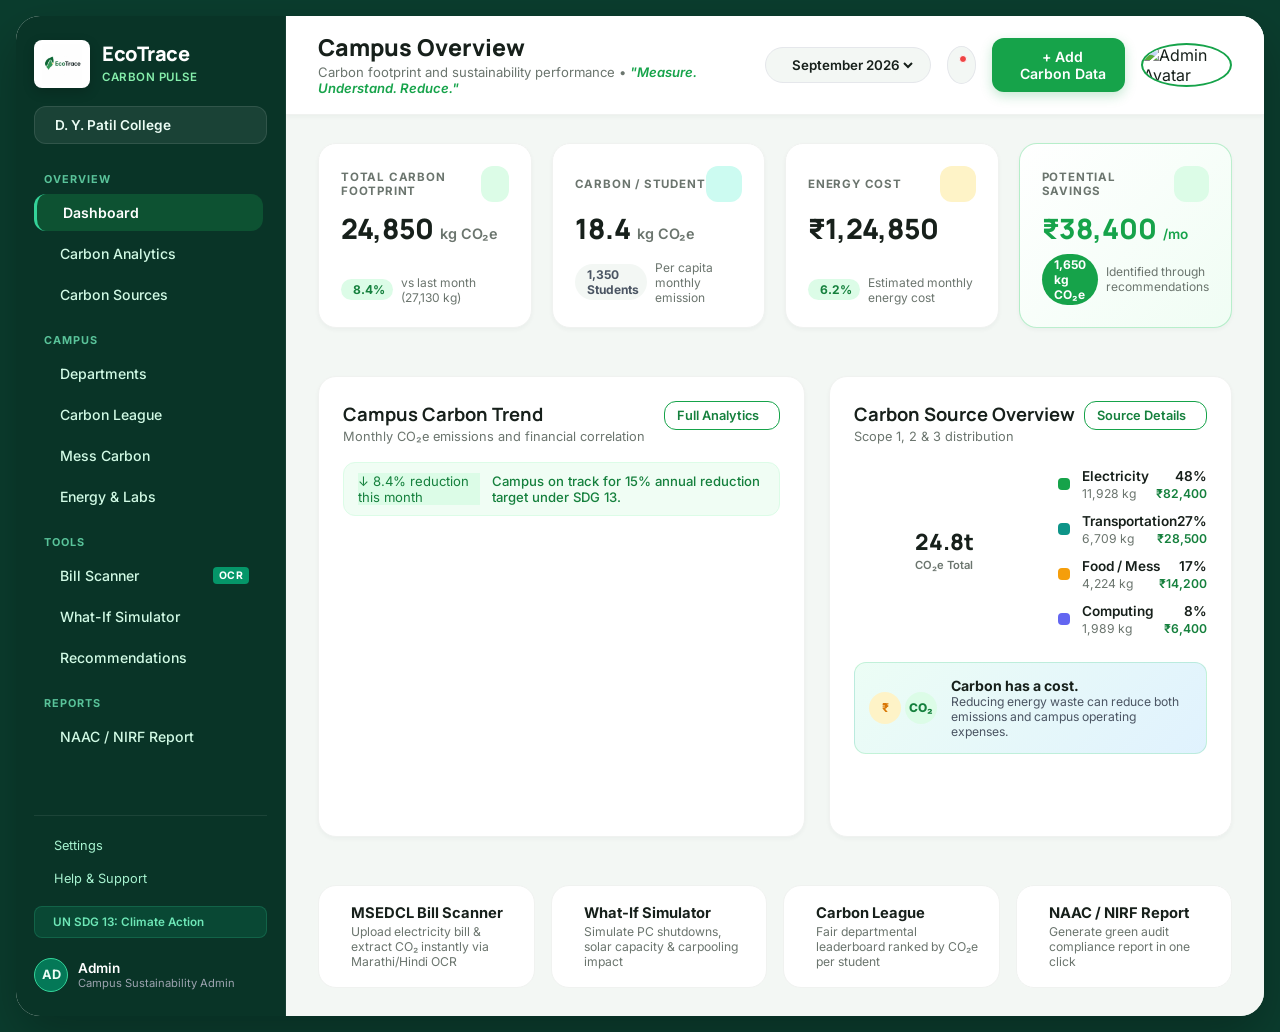
==== commit 3153a4b1: "feat(frontend): integrate EcoTrace logo branding and wire all 9 live backend APIs to dashboard UI" ====
--- a/index.html
+++ b/index.html
@@ -19,14 +19,11 @@
         <!-- Sidebar Navigation -->
         <aside class="sidebar">
             <div class="brand-container">
-                <div class="brand-logo">
-                    <div class="logo-icon">
-                        <i data-lucide="activity"></i>
-                        <span class="leaf-dot"><i data-lucide="leaf"></i></span>
-                    </div>
+                <div class="brand-logo" style="display: flex; align-items: center; gap: 12px; margin-bottom: 18px;">
+                    <img src="assets/logo.png" alt="EcoTrace Logo" class="brand-img" style="height: 48px; object-fit: contain; border-radius: 8px; background: #ffffff; padding: 4px 8px; box-shadow: 0 4px 12px rgba(0,0,0,0.18);">
                     <div class="brand-text">
-                        <h2>CARBONPULSE</h2>
-                        <span class="brand-sub">Campus Carbon Auditor</span>
+                        <h2 style="font-size: 1.25rem; font-weight: 800; letter-spacing: -0.5px; color: #ffffff; margin: 0;">EcoTrace</h2>
+                        <span class="brand-sub" style="font-size: 0.72rem; color: #86efac; font-weight: 600; letter-spacing: 0.5px;">CARBON PULSE</span>
                     </div>
                 </div>
                 
@@ -715,30 +712,41 @@
                                 <div class="result-layout">
                                     <div class="bill-preview-box">
                                         <div class="bill-doc-thumbnail">
-                                            <div class="doc-header">MSEDCL</div>
+                                            <div class="doc-header">MSEDCL BILL</div>
                                             <div class="doc-line"></div>
                                             <div class="doc-line short"></div>
-                                            <div class="doc-box">12,500 kWh</div>
+                                            <div class="doc-box" id="ocrThumbnailUnits">3,076 kWh</div>
                                         </div>
-                                        <span class="doc-name">MSEDCL_Sep2026.pdf</span>
+                                        <span class="doc-name" id="ocrThumbnailFilename">sample_bill.png</span>
                                     </div>
 
                                     <div class="result-details">
                                         <ul class="verification-checks">
-                                            <li><i data-lucide="check"></i> Billing month detected: <strong>September 2026</strong></li>
-                                            <li><i data-lucide="check"></i> Units consumed detected: <strong>12,500 kWh</strong></li>
-                                            <li><i data-lucide="check"></i> Marathi / Hindi OCR processed via Tesseract</li>
-                                            <li><i data-lucide="check"></i> Grid Emission Factor applied: <strong>0.71 kg CO₂e/kWh</strong></li>
+                                            <li><i data-lucide="calendar"></i> Billing Month: <input type="text" id="ocrInputMonth" value="September 2026" style="padding: 2px 8px; border-radius: 6px; border: 1px solid var(--border-color); font-weight: 600; width: 160px; margin-left: 8px;"></li>
+                                            <li><i data-lucide="zap"></i> Units Consumed (kWh): <input type="number" id="ocrInputUnits" value="3076" oninput="recalculateOcrPreview()" style="padding: 2px 8px; border-radius: 6px; border: 1px solid var(--border-color); font-weight: 700; width: 120px; margin-left: 8px;"></li>
+                                            <li><i data-lucide="indian-rupee"></i> Net Amount (₹): <input type="number" id="ocrInputAmount" value="38459" style="padding: 2px 8px; border-radius: 6px; border: 1px solid var(--border-color); font-weight: 700; width: 120px; margin-left: 8px;"></li>
+                                            <li><i data-lucide="building"></i> Assign Department: 
+                                                <select id="ocrDeptSelect" style="padding: 4px 10px; border-radius: 6px; border: 1px solid var(--border-color); font-weight: 600; margin-left: 8px; background: white;">
+                                                    <option value="1">Computer</option>
+                                                    <option value="2">Mechanical</option>
+                                                    <option value="3">Civil</option>
+                                                    <option value="4">Electrical</option>
+                                                    <option value="5">E&TC</option>
+                                                    <option value="6">Chemistry Lab</option>
+                                                    <option value="7">Hostel & Mess</option>
+                                                    <option value="8">Admin</option>
+                                                </select>
+                                            </li>
                                         </ul>
 
                                         <div class="big-emission-result">
-                                            <div class="val">8,875 <span class="unit">kg CO₂e</span></div>
-                                            <div class="desc">Calculated footprint for 12,500 kWh • Est. Cost: ₹88,750</div>
+                                            <div class="val" id="ocrPreviewCo2">2,184 <span class="unit">kg CO₂e</span></div>
+                                            <div class="desc" id="ocrPreviewDesc">3076 kWh × 0.71 kg/kWh (CEA India grid factor) • Est. Cost: ₹38,459</div>
                                         </div>
 
                                         <div class="result-actions">
-                                            <button class="btn btn-emerald" onclick="confirmAddBillToFootprint()">
-                                                <i data-lucide="plus-circle"></i> Add to Campus Footprint
+                                            <button class="btn btn-emerald" id="ocrConfirmBtn" onclick="confirmAddBillToFootprint()">
+                                                <i data-lucide="check-circle-2"></i> Confirm & Save to Database
                                             </button>
                                             <button class="btn btn-secondary" onclick="resetBillScanner()">
                                                 Scan Another Bill
